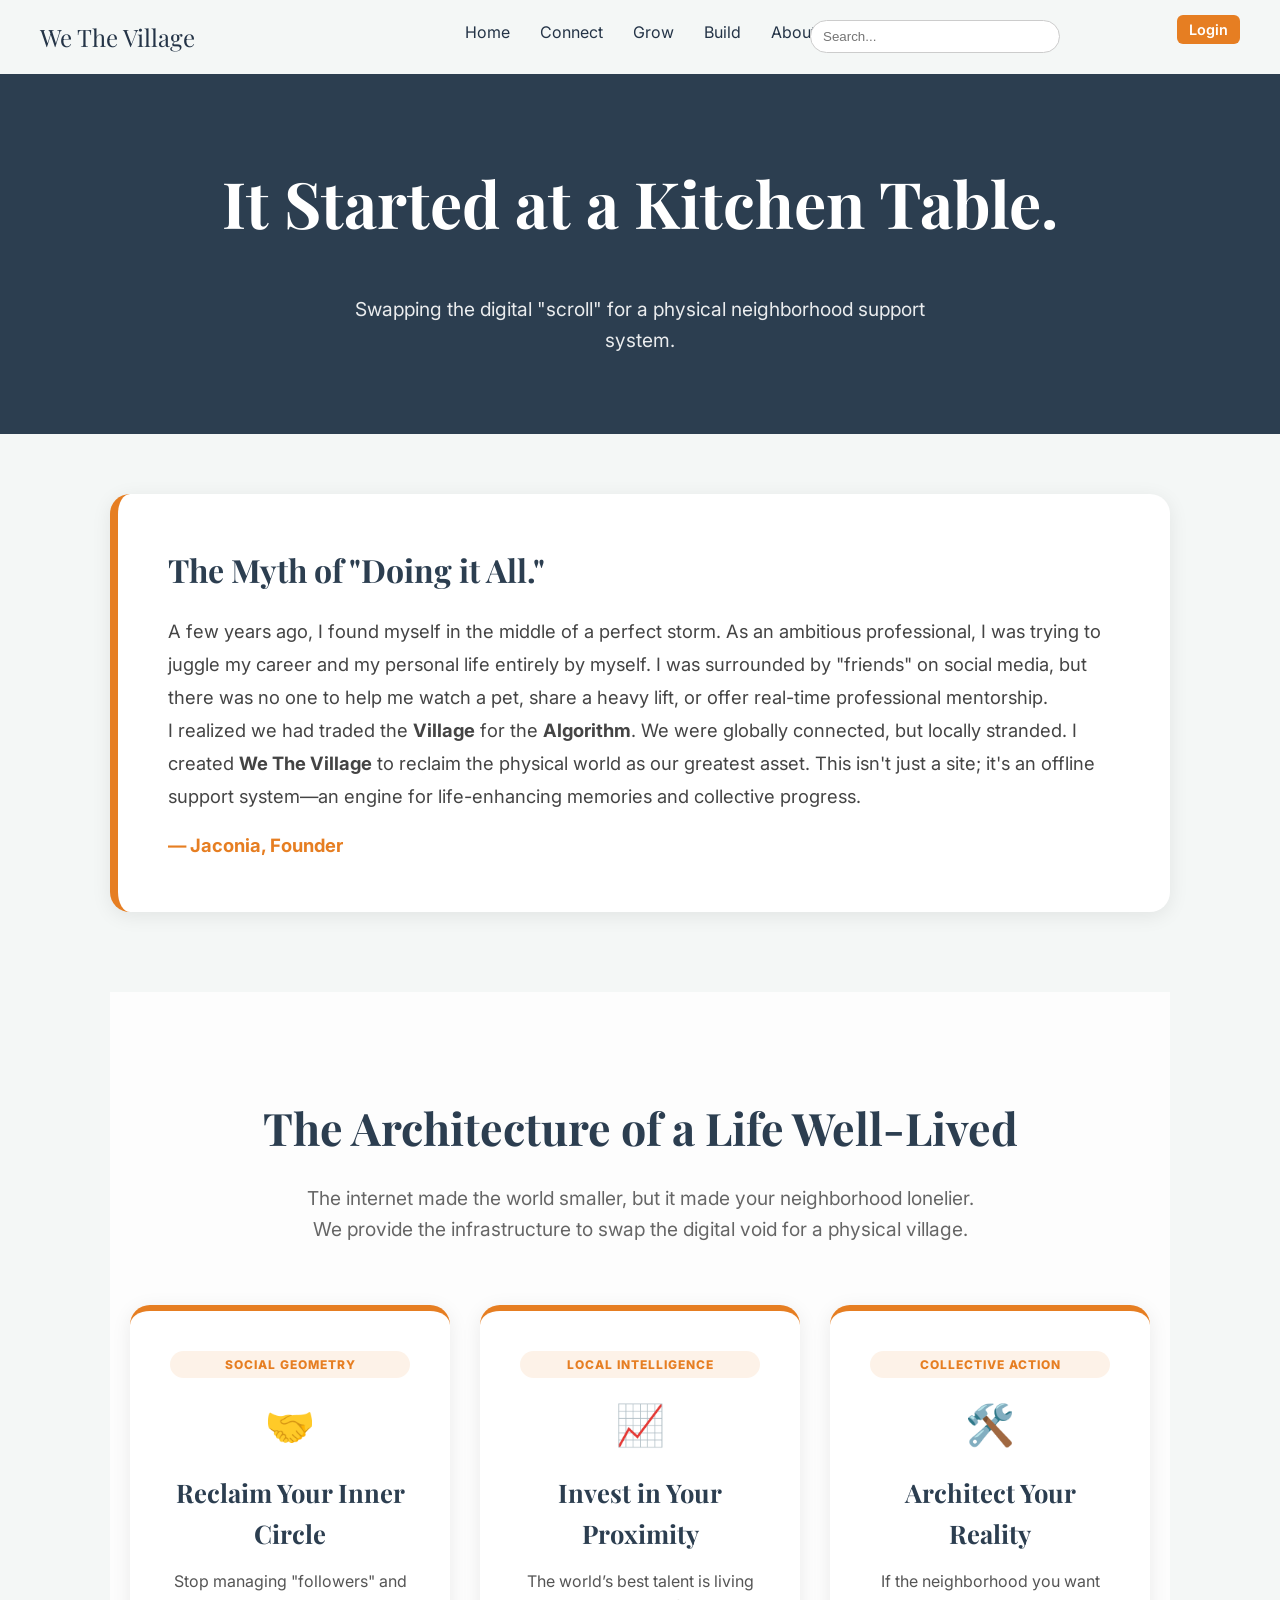
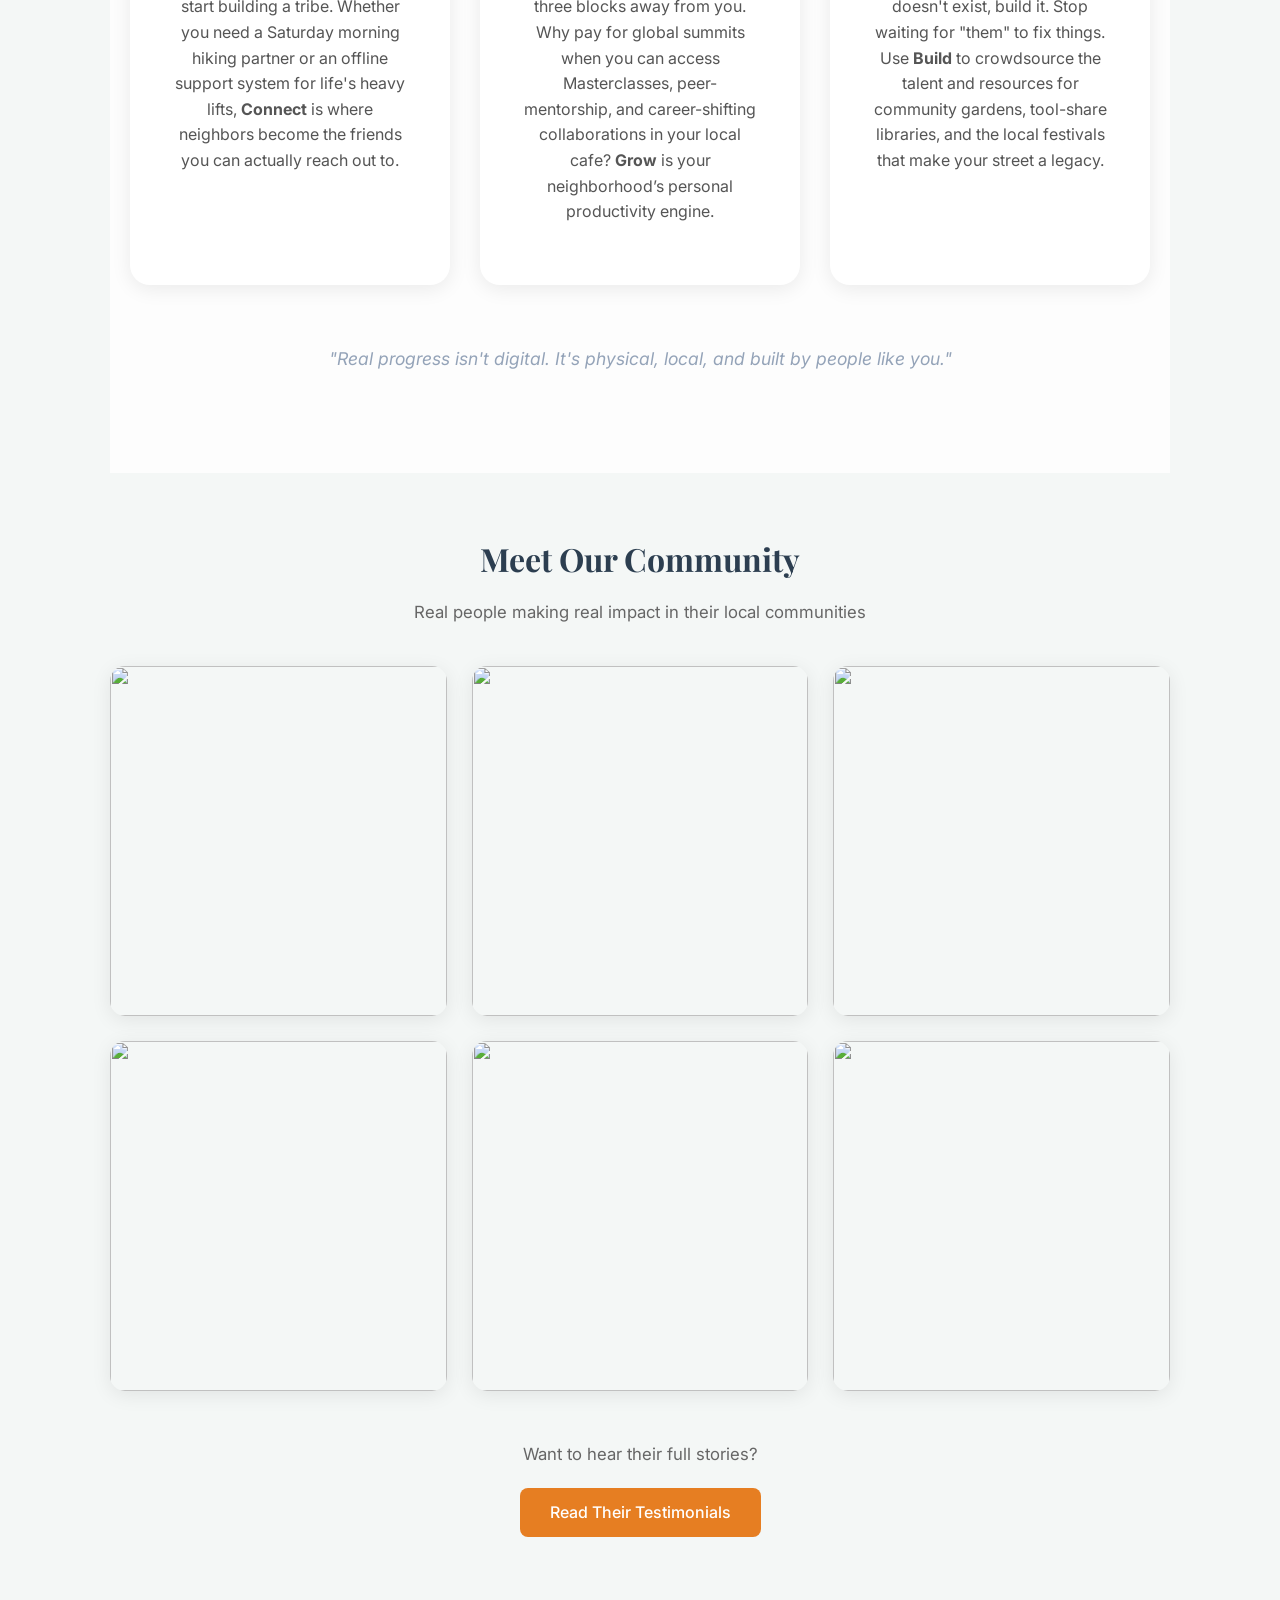
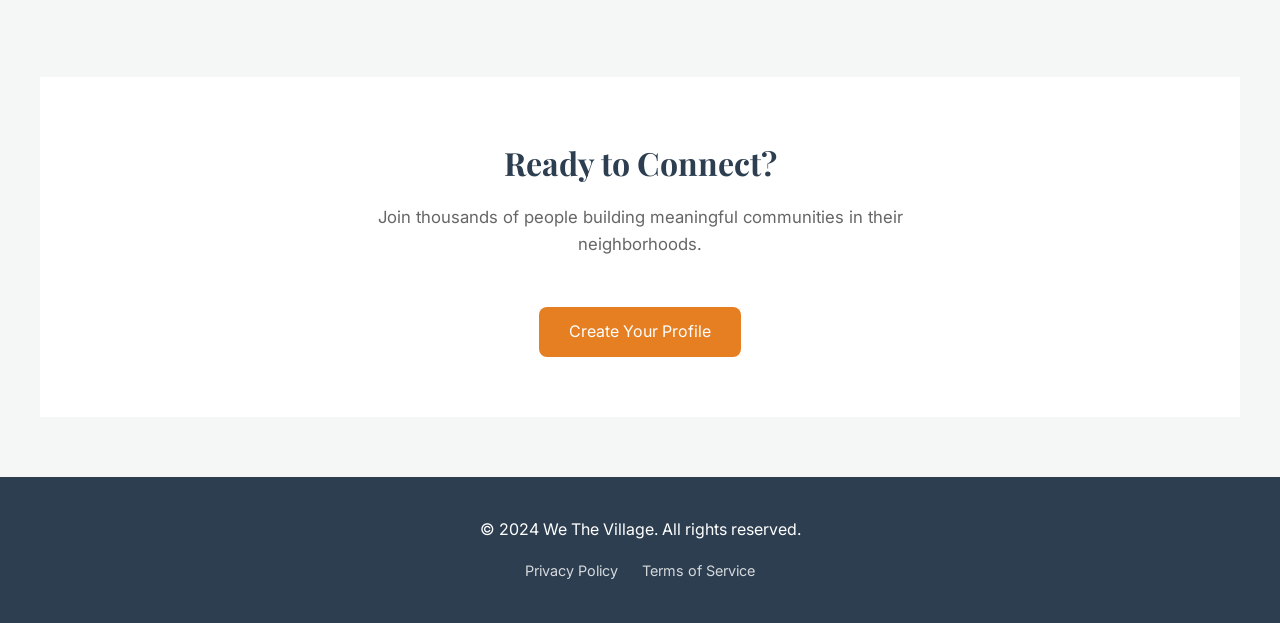
==== aboutus.html @ f6c6e7f9 "Add files via upload" ====
<!DOCTYPE html>
<html lang="en">

<head>
    <meta charset="UTF-8" />
    <meta name="viewport" content="width=device-width, initial-scale=1.0" />
    <title>About | The Village</title>

    <link
        href="https://fonts.googleapis.com/css2?family=Playfair+Display:wght@500;700&family=Inter:wght@300;400;600&display=swap"
        rel="stylesheet">
    <link rel="stylesheet" href="wtvstyle.css" />
</head>

<body>

    <!-- NAV  -->
    <nav class="nav">
        <div class="hamburger-menu" id="hamburger">
            <span></span>
            <span></span>
            <span></span>
        </div>
        <a href="index.html" class="logo">We The Village</a>
        <div class="nav-links" id="navLinks">
            <a href="index.html">Home</a>
            <a href="connect.html">Connect</a>
            <a href="grow.html">Grow</a>
            <a href="build.html">Build</a>
            <div class="nav-dropdown">
                <a href="aboutus.html">About</a>
                <div class="dropdown-content">
                    <a href="testimonials.html">Testimonials</a>
                    <a href="contactus.html">Contact Us</a>
                </div>
            </div>
        </div>

        <div class="nav-search">
            <input type="text" placeholder="Search...">
        </div>

        <div class="nav-right">
            <a href="dashboard.html">
                <button class="login-btn">Login</button>
            </a>
        </div>
    </nav>

    <!-- HERO SECTION -->
    <section class="about-hero">
        <h1>It Started at a Kitchen Table.</h1>
        <p>Swapping the digital "scroll" for a physical neighborhood support system.</p>
    </section>

    <!-- MAIN CONTENT -->
    <div class="about-container">

        <!-- THE NARRATIVE BOX -->
        <section class="about-section">
            <div class="info-box">
                <h3>The Myth of "Doing it All."</h3>
                <p>
                    A few years ago, I found myself in the middle of a perfect storm. As an ambitious professional, I
                    was trying to juggle my career and my personal life entirely by myself. I was surrounded by
                    "friends" on social media, but there was no one to help me watch a pet, share a heavy lift, or offer
                    real-time professional mentorship.
                </p>
                <p>
                    I realized we had traded the <strong>Village</strong> for the <strong>Algorithm</strong>. We were
                    globally connected, but locally stranded. I created <strong>We The Village</strong> to reclaim the
                    physical world as our greatest asset. This isn't just a site; it's an offline support system—an
                    engine for life-enhancing memories and collective progress.
                </p>
                <p style="margin-top:15px; font-weight: 700; color: var(--accent);">— Jaconia, Founder</p>
            </div>
        </section>

        <!-- 3 WAYS TO USE SECTION -->
        <!-- THE RECLAMATION SECTION -->
<section class="about-section" style="padding: 100px 20px; background: #fdfdfd;">
    <div style="text-align: center; margin-bottom: 60px;">
        <h2 style="font-family: var(--font-heading); font-size: 2.8rem; color: var(--primary); margin-bottom: 20px;">
            The Architecture of a Life Well-Lived
        </h2>
        <p style="font-size: 1.2rem; color: #666; max-width: 700px; margin: 0 auto; line-height: 1.6;">
            The internet made the world smaller, but it made your neighborhood lonelier. 
            We provide the infrastructure to swap the digital void for a physical village.
        </p>
    </div>

    <div style="display: grid; grid-template-columns: repeat(auto-fit, minmax(320px, 1fr)); gap: 30px; max-width: 1200px; margin: 0 auto;">
        
        <!-- CONNECT: THE SOCIAL ROI -->
        <div class="pillar-card" style="background: white; padding: 40px; border-radius: 20px; box-shadow: var(--shadow); border-top: 6px solid var(--accent);">
            <span class="pillar-benefit-tag">Social Geometry</span>
            <div style="font-size: 2.5rem; margin-bottom: 15px;">🤝</div>
            <h3>Reclaim Your Inner Circle</h3>
            <p>
                Stop managing "followers" and start building a tribe. Whether you need a 
                Saturday morning hiking partner or an offline support system for life's 
                heavy lifts, <strong>Connect</strong> is where neighbors become the friends 
                you can actually reach out to.
            </p>
        </div>

        <!-- GROW: THE PROFESSIONAL ROI -->
        <div class="pillar-card" style="background: white; padding: 40px; border-radius: 20px; box-shadow: var(--shadow); border-top: 6px solid var(--accent);">
            <span class="pillar-benefit-tag">Local Intelligence</span>
            <div style="font-size: 2.5rem; margin-bottom: 15px;">📈</div>
            <h3>Invest in Your Proximity</h3>
            <p>
                The world’s best talent is living three blocks away from you. 
                Why pay for global summits when you can access Masterclasses, 
                peer-mentorship, and career-shifting collaborations in your local cafe? 
                <strong>Grow</strong> is your neighborhood’s personal productivity engine.
            </p>
        </div>

        <!-- BUILD: THE ENVIRONMENTAL ROI -->
        <div class="pillar-card" style="background: white; padding: 40px; border-radius: 20px; box-shadow: var(--shadow); border-top: 6px solid var(--accent);">
            <span class="pillar-benefit-tag">Collective Action</span>
            <div style="font-size: 2.5rem; margin-bottom: 15px;">🛠️</div>
            <h3>Architect Your Reality</h3>
            <p>
                If the neighborhood you want doesn't exist, build it. Stop waiting for 
                "them" to fix things. Use <strong>Build</strong> to crowdsource the 
                talent and resources for community gardens, tool-share libraries, 
                and the local festivals that make your street a legacy.
            </p>
        </div>

    </div>

    <!-- THE REASSURANCE -->
    <div style="text-align: center; margin-top: 60px;">
        <p style="font-size: 1.1rem; color: #94a3b8; font-style: italic;">
            "Real progress isn't digital. It's physical, local, and built by people like you."
        </p>
    </div>
</section>

        <!-- COMMUNITY LEADERS SECTION -->
        <section class="about-section">
            <div style="text-align: center; margin-bottom: 40px;">
                <h2
                    style="font-family: var(--font-heading); font-size: 2rem; color: var(--primary); margin-bottom: 15px;">
                    Meet Our Community</h2>
                <p style="font-size: 1.05rem; color: #666; max-width: 600px; margin: 0 auto;">Real people making real
                    impact in their local communities</p>
            </div>

            <div class="gallery">
                <div class="gallery-item">
                    <img src="images/about/village_leaders/maya.jpeg" />
                    <div class="overlay">Maya Thompson <br>
                        Atlanta, GA <br>
                        Community organizer who hosts monthly “Dinner & Dialogue” nights to bring strangers together
                        over shared stories.</div>
                </div>

                <div class="gallery-item">
                    <img src="images/about/village_leaders/ryan.jpeg" />
                    <div class="overlay">Ryan Patel <br>
                        Former engineer turned mentor, helping first-gen college students break into tech careers.
                    </div>
                </div>

                <div class="gallery-item">
                    <img src="images/about/village_leaders/elena.jpeg" />
                    <div class="overlay">Elena Cruz<br>
                        Santa Fe, NM<br>
                        Painter and art teacher who uses creativity as a tool for healing and self-expression.</div>
                </div>

                <div class="gallery-item">
                    <img src="images/about/village_leaders/linda.jpeg" />
                    <div class="overlay">Linda Park<br>
                        Portland, OR <br>
                        Retired nurse who now volunteers full-time connecting seniors with local support networks.</div>
                </div>

                <div class="gallery-item">
                    <img src="images/about/village_leaders/Aisha.jpeg" />
                    <div class="overlay">Aisha Khan<br>
                        Chicago, IL<br>
                        Startup founder building platforms that amplify underrepresented voices in business.</div>
                </div>

                <div class="gallery-item">
                    <img src="images/about/village_leaders/asia.jpeg" />
                    <div class="overlay">Asia Khaleed<br>
                        Denver, CO<br>
                        Outdoor guide who leads free weekend hikes focused on mental wellness and connection.
                    </div>
                </div>


            </div>

            <!-- TESTIMONIALS LINK -->
            <div style="text-align: center; margin-top: 50px; margin-bottom: 40px;">
                <p style="font-size: 1.05rem; color: #666; margin-bottom: 20px;">Want to hear their full stories?</p>
                <a href="testimonials.html"
                    style="display: inline-block; background: var(--accent); color: white; padding: 12px 30px; border-radius: 8px; text-decoration: none; font-weight: 500; transition: background 0.3s ease;">Read
                    Their Testimonials</a>
            </div>

        </section>

    </div>

    <!-- CTA SECTION -->
    <section class="cta-section">
        <h2>Ready to Connect?</h2>
        <p>Join thousands of people building meaningful communities in their neighborhoods.</p>
        <a href="profile.html" class="cta-button"
            style="background: var(--accent); color: white; border: none; padding: 12px 30px; font-size: 1rem; border-radius: 8px; cursor: pointer; margin-top: 20px; display: inline-block; text-decoration: none;">Create
            Your Profile</a>
    </section>

    <!-- FOOTER  -->
    <footer style="background: var(--primary); color: white; padding: 40px 20px; text-align: center; margin-top: 60px;">
        <p>&copy; 2024 We The Village. All rights reserved.</p>
        <div style="margin-top: 15px;">
            <a href="#" style="color: white; margin: 0 10px; text-decoration: none; font-size: 0.9rem;">Privacy
                Policy</a>
            <a href="#" style="color: white; margin: 0 10px; text-decoration: none; font-size: 0.9rem;">Terms of
                Service</a>
        </div>
    </footer>

    <script>
        // Hamburger menu toggle
        const hamburger = document.getElementById('hamburger');
        const navLinks = document.getElementById('navLinks');

        if (hamburger) {
            hamburger.addEventListener('click', () => {
                navLinks.classList.toggle('mobile-open');
            });
        }
    </script>

</body>

</html>
---- wtvstyle.css ----
:root {
  --primary: #2c3e50;
  --secondary: #6e8ba8;
  --background: #f4f7f6;
  --text: #243447;
  --accent: #e67e22;
  --shadow: 0 4px 20px rgba(0, 0, 0, 0.08);
  --border-color: #e0e0e0;

  --font-heading: 'Playfair Display', serif;
  --font-body: 'Inter', sans-serif;
}

* {
  margin: 0;
  padding: 0;
  box-sizing: border-box;
}

body {
  background: var(--background);
  color: var(--text);
  font-family: var(--font-body);
  line-height: 1.6;
}

/* NAV */
.nav {
  display: flex;
  align-items: center;
  justify-content: center;
  gap: 60px;
  padding: 20px 40px;
  overflow: visible;
}

.logo {
  font-family: var(--font-heading);
  font-size: 1.5rem;
  position: absolute;
  left: 40px;
  color: var(--primary);
  text-decoration: none;
}

a.logo:hover {
  opacity: 0.8;
}

.nav-links {
  display: flex;
  gap: 30px;
}

.nav-right {
  position: absolute;
  right: 40px;
  top: 50%;
  transform: translateY(-50%);
  display: flex;
  align-items: center;
  gap: 20px;
}

.nav a {
  margin-left: 0;
  text-decoration: none;
  color: var(--text);
}

/* SEARCH IN NAV */
.nav-search {
  position: absolute;
  right: 220px;
  display: flex;
}

.nav-search input {
  padding: 8px 12px;
  border-radius: 20px;
  border: 1px solid #ccc;
  width: 250px;
}

/* BUTTON STYLING */
button,
a.login-btn {
  background: var(--accent);
  color: white;
  border: none;
  padding: 6px 12px;
  border-radius: 6px;
  font-size: 0.9rem;
  font-weight: 600;
  cursor: pointer;
  transition: all 0.3s ease;
  font-family: var(--font-body);
  text-decoration: none;
  display: inline-block;
}

button:hover,
a.login-btn:hover {
  background: rgba(230, 126, 34, 0.9);
  transform: translateY(-2px);
  box-shadow: 0 4px 12px rgba(230, 126, 34, 0.3);
}

button:active {
  transform: translateY(0);
}

/* NAV OUTLINE */
.nav-search input:focus {
  outline: none;
  border: 1px solid var(--primary);
}

/* SEARCH ICON FOR MOBILE */
.search-icon {
  display: none;
  cursor: pointer;
  position: absolute;
  right: 70px;
  z-index: 1002;
  width: 24px;
  height: 24px;
  color: var(--primary);
  padding: 4px;
  transition: opacity 0.2s ease;
}

.search-icon:hover {
  opacity: 0.7;
}

.search-icon svg {
  width: 100%;
  height: 100%;
}

/* NAV STICKY */
.nav {
  position: sticky;
  top: 0;
  background: var(--background);
  z-index: 1000;
}

.hamburger-menu {
  display: none;
  flex-direction: column;
  cursor: pointer;
  gap: 5px;
  position: relative;
  left: 40px;
  z-index: 1001;
}

.hamburger-menu span {
  width: 25px;
  height: 3px;
  background: var(--primary);
  border-radius: 2px;
  transition: all 0.3s ease;
}

.hamburger-menu .notification-badge {
  position: absolute !important;
  top: -8px !important;
  right: -12px !important;
  width: 20px !important;
  height: 20px !important;
  font-size: 0.65rem !important;
  background: #e74c3c !important;
  color: white !important;
  border-radius: 50% !important;
  display: inline-flex !important;
  align-items: center !important;
  justify-content: center !important;
  margin-left: 0 !important;
}

.nav-links.mobile-open {
  display: flex !important;
}

@media (max-width: 768px) {
  .hamburger-menu {
    display: flex !important;
  }
}

/* Tablet/Medium Responsive Nav */
@media (max-width: 1100px) and (min-width: 901px) {
  .nav-search {
    display: none !important;
  }

  .nav-search.active {
    display: block !important;
  }

  .search-icon {
    display: flex;
    align-items: center;
    justify-content: center;
    position: absolute;
    right: 150px;
  }

  .nav-right {
    gap: 15px;
  }
}

/* Mobile Responsive Nav */
@media (max-width: 900px) {
  .nav {
    padding: 15px 20px;
    justify-content: flex-start;
    gap: 0;
  }

  .hamburger-menu {
    display: flex;
  }

  .logo {
    position: relative;
    left: auto;
    margin: 0 auto;
    flex: 1;
    text-align: center;
    font-size: 1.2rem;
  }

  .nav-links {
    position: absolute;
    top: 100%;
    left: 0;
    width: 100%;
    flex-direction: column;
    background: white;
    gap: 0;
    display: none;
    box-shadow: 0 4px 6px rgba(0, 0, 0, 0.1);
    z-index: 999;
  }

  .nav-links a {
    padding: 15px 20px;
    border-bottom: 1px solid #f0f0f0;
    display: block;
  }

  .nav-search {
    position: absolute;
    top: 100%;
    left: 0;
    width: 100%;
    display: none;
    padding: 10px 20px;
    box-sizing: border-box;
  }

  .nav-search.active {
    display: block !important;
  }

  .nav-search input {
    width: 100%;
    padding: 10px 12px;
    border-radius: 20px;
    border: 1px solid #ccc;
    font-size: 0.95rem;
  }

  .search-icon {
    display: flex;
    align-items: center;
    justify-content: center;
    position: absolute;
    right: 110px;
  }

  .nav-right {
    position: absolute;
    right: 20px;
    gap: 0;
  }

  .login-btn {
    padding: 10px 15px;
    font-size: 0.9rem;
  }
}

/* NEW HOME PAGE */

:root {
  --h1-size: clamp(2.5rem, 5vw, 4rem);
  --h2-size: 2.2rem;
  --section-padding: 80px 20px;
}

.hero-wrap {
  display: grid;
  grid-template-columns: 1fr 1fr;
  min-height: 75vh;
  background: var(--primary);
  color: white;
}

.hero-text {
  padding: 60px 10%;
  display: flex;
  flex-direction: column;
  justify-content: center;
  align-items: flex-start;
}

.hero-text h1 {
  font-size: var(--h1-size);
  line-height: 1.1;
  margin-bottom: 15px;
  font-family: var(--font-heading);
}

.hero-text p {
  font-size: 1.15rem;
  max-width: 480px;
  margin-bottom: 30px;
  opacity: 0.9;
}

.hero-img {
  background: url('images/home/home_hero.jpeg') center/cover no-repeat;
  border-left: 8px solid var(--accent);
}

.hero-btn {
  display: inline-block;
  padding: 14px 32px;
  background: var(--accent);
  color: white;
  text-decoration: none;
  border-radius: 6px;
  font-weight: 600;
  font-size: 1rem;
  cursor: pointer;
  transition: all 0.3s ease;
  border: 2px solid var(--accent);
}

.hero-btn:hover {
  background: rgba(230, 126, 34, 0.9);
  transform: translateY(-2px);
  box-shadow: 0 6px 16px rgba(230, 126, 34, 0.3);
}

.hero-btn[style*="background: transparent"] {
  background: transparent !important;
  color: white;
  border: 2px solid white;
}

.hero-btn[style*="background: transparent"]:hover {
  background: rgba(255, 255, 255, 0.1) !important;
  border-color: white;
}

/* --- NEW CITY TICKER STYLES --- */
.city-ticker-wrap {
  background: white;
  padding: 20px 0;
  border-bottom: 1px solid #eee;
  overflow: hidden;
  white-space: nowrap;
  position: relative;
}

.city-ticker-label {
  position: absolute;
  left: 0;
  top: 0;
  bottom: 0;
  background: white;
  padding: 0 30px;
  display: flex;
  align-items: center;
  font-weight: 800;
  font-size: 0.7rem;
  text-transform: uppercase;
  letter-spacing: 2px;
  color: var(--accent);
  z-index: 2;
  box-shadow: 10px 0 15px white;
}

.ticker-move {
  display: inline-block;
  animation: ticker-slide 40s linear infinite;
}

.ticker-move span {
  display: inline-block;
  padding: 0 30px;
  font-family: var(--font-heading);
  font-weight: 700;
  color: var(--primary);
  font-size: 1.1rem;
  opacity: 0.7;
}

@keyframes ticker-slide {
  0% {
    transform: translateX(0);
  }

  100% {
    transform: translateX(-50%);
  }
}

/* ------------------------------ */

/* --- THE REALITY SPLIT (Replacing the Checklist) --- */
.reality-section {
  background: white;
  padding: 120px 20px;
  text-align: center;
}

.reality-grid {
  display: flex;
  justify-content: center;
  align-items: stretch;
  max-width: 1200px;
  margin: 60px auto;
  gap: 0;
  /* Flush edge-to-edge for momentum */
  border-radius: 20px;
  overflow: hidden;
  box-shadow: 0 30px 60px rgba(0, 0, 0, 0.12);
}

.reality-panel {
  flex: 1;
  padding: 80px 50px;
  text-align: left;
  display: flex;
  flex-direction: column;
  justify-content: center;
}

/* The "Scroll" side - feels empty/faded */
.reality-panel.scroll {
  background: #f8fafc;
  color: #94a3b8;
  border-right: 1px solid #e2e8f0;
}

/* The "Village" side - feels heavy/powerful */
.reality-panel.village {
  background: var(--primary);
  color: white;
  position: relative;
}

.reality-panel h3 {
  font-family: var(--font-heading);
  font-size: 2.5rem;
  margin-bottom: 20px;
}

.reality-panel p {
  font-size: 1.1rem;
  line-height: 1.6;
  margin-bottom: 0;
}

.reality-tag {
  font-weight: 800;
  text-transform: uppercase;
  letter-spacing: 2px;
  font-size: 0.75rem;
  color: var(--accent);
  margin-bottom: 10px;
  display: block;
}

/* "VS" Circle in the middle */
.vs-circle {
  position: absolute;
  left: 0;
  top: 50%;
  transform: translate(-50%, -50%);
  width: 60px;
  height: 60px;
  background: var(--accent);
  color: white;
  border-radius: 50%;
  display: flex;
  align-items: center;
  justify-content: center;
  font-weight: 900;
  font-size: 1.2rem;
  border: 4px solid white;
  z-index: 10;
}

@media (max-width: 900px) {
  .reality-grid {
    flex-direction: column;
  }

  .vs-circle {
    top: 0;
    left: 50%;
    transform: translate(-50%, -50%);
  }

  .reality-panel {
    padding: 60px 30px;
  }
}

/* --- PILLARS SECTION --- */

.pillar-grid {
  display: grid;
  grid-template-columns: repeat(auto-fit, minmax(300px, 1fr));
  gap: 30px;
  max-width: 1200px;
  margin: 0 auto;
}

.pillar-box {
  background: white;
  padding: 40px;
  border-radius: 12px;
  box-shadow: var(--shadow);
  border-top: 5px solid var(--accent);
  transition: transform 0.2s;
}

.pillar-box:hover {
  transform: translateY(-5px);
}

.pillar-box h3 {
  font-family: var(--font-heading);
  font-size: 1.5rem;
  margin: 15px 0;
  color: var(--primary);
}

/* --- HOW TO USE (RECLAMATION VERSION) --- */

.pillar-benefit-tag {
    display: inline-block;
    background: rgba(230, 126, 34, 0.1);
    color: var(--accent);
    padding: 4px 12px;
    border-radius: 50px;
    font-size: 0.75rem;
    font-weight: 800;
    text-transform: uppercase;
    letter-spacing: 1px;
    margin-bottom: 15px;
}

.pillar-card h3 {
    font-family: var(--font-heading);
    font-size: 1.6rem !important;
    margin-bottom: 15px !important;
    color: var(--primary);
}

.pillar-card p {
    font-size: 1rem !important;
    color: #555 !important;
    line-height: 1.6;
}

@media (max-width: 900px) {
  .hero-wrap {
    grid-template-columns: 1fr;
    text-align: center;
  }

  .hero-text {
    align-items: center;
    padding: 40px 20px;
  }

  .hero-img {
    min-height: 300px;
    border-left: none;
    border-top: 8px solid var(--accent);
  }

  .city-ticker-label {
    position: relative;
    padding: 10px;
    justify-content: center;
    width: 100%;
    box-shadow: none;
  }
}

/* ABOUT */
.about {
  padding: 80px 20px;
  text-align: center;
  max-width: 700px;
  margin: auto;
}

/* VALUES */
.values {
  display: flex;
  justify-content: center;
  gap: 20px;
  padding: 60px 20px;
}

.card {
  background: white;
  padding: 30px;
  border-radius: 10px;
  width: 250px;
  text-align: center;
}

/* CTA */
.cta {
  text-align: center;
  padding: 80px 20px;
}

/*------------CONNECT PAGE----------------------*/

/* PAGE HEADER */
.page-header {
  text-align: center;
  padding: 80px 20px;
  background-image: linear-gradient(rgba(0, 0, 0, 0.5), rgba(0, 0, 0, 0.5)), url('images/connect/connect_hero.jpeg');
  background-size: cover;
  background-position: center;
  color: white;
}

/* SEARCH */
.search-bar {
  text-align: center;
  margin: 20px;
}

.search-bar input {
  width: 60%;
  padding: 12px;
  border-radius: 8px;
  border: 1px solid #ccc;
}

/* CONNECT LAYOUT */
.connect-layout {
  display: flex;
  gap: 30px;
  padding: 20px 40px;
}

/* FEED */
.feed {
  flex: 2;
}

.post {
  background: white;
  padding: 20px;
  margin-bottom: 20px;
  border-radius: 10px;
}

.post-content {
  display: flex;
  gap: 20px;
  align-items: center;
}

/* IMAGE */
.post-image img {
  width: 180px;
  height: 140px;
  object-fit: cover;
  border-radius: 10px;
}

/* TEXT */
.post-text {
  flex: 1;
}

.post-text h4 {
  margin-bottom: 8px;
}

.post-text p {
  color: #555;
  line-height: 1.5;
}

@media (max-width: 768px) {
  .post-content {
    flex-direction: column;
    align-items: flex-start;
  }

  .post-image img {
    width: 100%;
    height: auto;
  }
}

.post:hover {
  transform: translateY(-3px);
  transition: 0.2s ease;
}

/* SIDEBAR */
.connect-sidebar {
  flex: 1;
}

/* WIDGET */
.widget {
  background: white;
  padding: 20px;
  margin-bottom: 20px;
  border-radius: 10px;
}

/* MINI CARDS */
.mini-card {
  background: var(--secondary);
  padding: 10px;
  margin-top: 10px;
  border-radius: 6px;
  color: white;
}

/* ACTIVE NAV LINK */
.nav a.active {
  font-weight: bold;
  color: var(--accent);
}

/* NAV DROPDOWN */
.nav-dropdown {
  position: relative;
  display: flex;
  align-items: center;
  padding-bottom: 8px;
}

.nav-dropdown>a {
  display: flex;
  align-items: center;
  gap: 5px;
}

.dropdown-content {
  display: none;
  position: absolute;
  top: 100%;
  left: 0;
  background: white;
  border: 1px solid #ddd;
  border-radius: 8px;
  box-shadow: 0 4px 12px rgba(0, 0, 0, 0.1);
  min-width: 180px;
  z-index: 1001;
  padding: 10px 0;
  pointer-events: none;
  margin-top: -8px;
}

.nav-dropdown:hover .dropdown-content {
  display: block;
  pointer-events: auto;
}

.dropdown-content:hover {
  pointer-events: auto;
}

.dropdown-content a {
  display: block;
  padding: 10px 20px;
  color: var(--text);
  text-decoration: none;
  font-size: 0.95rem;
  transition: background 0.2s ease, color 0.2s ease;
}

.dropdown-content a:hover {
  background: var(--background);
  color: var(--accent);
}

.dropdown-content a.active {
  color: var(--accent);
  font-weight: bold;
}

.calendar-grid {
  display: grid;
  grid-template-columns: repeat(7, 1fr);
  gap: 5px;
  background: #eee;
  padding: 5px;
  border-radius: 8px;
}

.day-name {
  font-weight: bold;
  font-size: 0.8rem;
  text-align: center;
  padding-bottom: 5px;
}

.day {
  background: white;
  aspect-ratio: 1 / 1;
  display: flex;
  flex-direction: column;
  align-items: center;
  justify-content: center;
  font-size: 0.9rem;
  cursor: pointer;
  position: relative;
}

.day:hover {
  background: var(--background);
}

.event-dot {
  width: 6px;
  height: 6px;
  background: var(--accent);
  border-radius: 50%;
  margin-top: 2px;
}

.add-event-btn {
  width: 100%;
  margin-top: 15px;
}

/*--------------ABOUT US PAGE----------------*/

/* ABOUT HEADER */
.about-header {
  text-align: center;
  padding: 80px 20px 40px;
  background-image: linear-gradient(rgba(0, 0, 0, 0.5), rgba(0, 0, 0, 0.5)), url('images/about/about\ hero.jpeg');
  background-size: cover;
  background-position: center;
  color: white;
}

.about-header h1 {
  font-family: var(--font-heading);
  font-size: 2.5rem;
}

/* GALLERY SECTION */
.gallery-section {
  padding: 60px 20px;
  text-align: center;
}

.gallery-section h2 {
  font-family: var(--font-heading);
  margin-bottom: 30px;
}

/* FLEXBOX GALLERY */


/* GALLERY CONTAINER */
.gallery {
  display: grid;
  grid-template-columns: repeat(4, 1fr);
  gap: 20px;
  max-width: 1200px;
  margin: 0 auto;
}

/* ITEMS */
.gallery-item {
  position: relative;
  border-radius: 12px;
  overflow: hidden;
}

/* IMAGE */
.gallery-item img {
  width: 100%;
  height: 250px;
  object-fit: cover;
  transition: transform 0.4s ease;
}

/* HOVER EFFECT */
.gallery img:hover {
  transform: scale(1.05);
}

/* HOVER ZOOM */
.gallery-item:hover img {
  transform: scale(1.1);
}

/* OVERLAY */
.overlay {
  position: absolute;
  bottom: 0;
  width: 100%;
  padding: 15px;
  background: rgba(0, 0, 0, 0.5);
  color: white;
  font-weight: 600;
  opacity: 0;
  transition: opacity 0.3s ease;
  font-size: 0.9rem;
  line-height: 1.4;
  padding: 12px;
  word-wrap: break-word;
}

/* SHOW TEXT */
.gallery-item:hover .overlay {
  opacity: 1;
}

@media (max-width: 1200px) {
  .gallery {
    grid-template-columns: repeat(3, 1fr);
  }
}

@media (max-width: 900px) {
  .gallery {
    grid-template-columns: repeat(2, 1fr);
  }
}

@media (max-width: 500px) {
  .gallery {
    grid-template-columns: 1fr;
  }
}

@media (max-width: 500px) {
  .overlay {
    font-size: 0.85rem;
  }
}

/*--------------- FEATURES PAGE --------------------*/

/* PAGE HEADER */
.page-header2 {
  text-align: center;
  padding: 80px 20px;
  background-image: linear-gradient(rgba(0, 0, 0, 0.5), rgba(0, 0, 0, 0.5)), url('images/stock/AdobeStock_267247970.jpeg');
  background-size: cover;
  background-position: center;
  color: white;
  padding-top: 130px;
}

/* FEATURES GRID */
.features-grid {
  display: grid;
  grid-template-columns: repeat(3, 1fr);
  gap: 25px;
  padding: 40px;
}

/* FEATURE CARD */
.feature-card {
  background: white;
  padding: 25px;
  border-radius: 12px;
  transition: transform 0.2s ease;
}

.feature-card:hover {
  transform: translateY(-5px);
}

/* RESPONSIVE */
@media (max-width: 900px) {
  .features-grid {
    grid-template-columns: repeat(2, 1fr);
  }
}

@media (max-width: 500px) {
  .features-grid {
    grid-template-columns: 1fr;
  }
}

/* ---------------------- BLOG PAGE-------------------*/

/* BLOG CONTAINER */
.blog-container {
  max-width: 800px;
  margin: auto;
  padding: 20px;
}

/* BLOG POST */
.blog-post {
  background: white;
  padding: 25px;
  margin-bottom: 30px;  
  border-radius: 12px;
}

/* META TEXT */
.meta {
  font-size: 0.9rem;
  color: gray;
  margin-bottom: 15px;
}

/* BLOG IMAGES */
.blog-post img {
  width: 100%;
  height: auto;
  border-radius: 10px;
  margin-bottom: 15px;
}

/* LINKS */
.read-more {
  display: inline-block;
  margin-top: 10px;
  color: var(--accent);
  font-weight: bold;
  text-decoration: none;
}

.read-more:focus,
.read-more:hover {
  text-decoration: underline;
}

/*-----------------DASHBOARD PAGE ----------------*/

/* DASHBOARD LAYOUT */

/* MAIN GRID LAYOUT (3 Columns) */
.dashboard-wrapper {
  display: grid;
  grid-template-columns: 280px 1fr 320px;
  /* Left Sidebar | Main | Right Sidebar */
  gap: 40px;
  max-width: 1600px;
  margin: 30px auto;
  padding: 0 20px;
  min-height: 100vh;
}

/* LEFT SIDEBAR STYLING */
.left-sidebar {
  display: flex;
  flex-direction: column;
  gap: 20px;
}

.profile-card {
  background: white;
  padding: 30px 20px;
  border-radius: 20px;
  text-align: center;
  box-shadow: var(--shadow);
}

.avatar-large {
  width: 100px;
  height: 100px;
  border-radius: 50%;
  object-fit: cover;
  border: 3px solid var(--accent);
  margin-bottom: 15px;
}

.profile-card h2 {
  font-family: 'Playfair Display', serif;
  margin: 10px 0 5px;
  font-size: 1.5rem;
}

.profile-card p {
  font-size: 0.8rem;
  color: #888;
  text-transform: uppercase;
  letter-spacing: 1px;
}

.mobile-action-buttons {
  display: none;
}

/* Sidebar Create Event Button */
.login-btn {
  width: 100%;
  margin-bottom: 15px;
}

.side-menu {
  list-style: none;
  padding: 0;
  margin: 0;
  background: white;
  border-radius: 20px;
  overflow: hidden;
  box-shadow: var(--shadow);
}

.side-menu li a {
  display: block;
  padding: 15px 25px;
  color: var(--primary);
  text-decoration: none;
  font-size: 0.9rem;
  font-weight: 600;
  border-bottom: 1px solid #f0f0f0;
  transition: background 0.2s;
}

.side-menu li a:hover {
  background: #f8f9fa;
  color: var(--accent);
}

.side-menu li a.active {
  background: var(--primary);
  color: white;
}

/* Notification Badges */
.menu-with-badge {
  display: flex;
  align-items: center;
  justify-content: space-between;
  gap: 10px;
}

.notification-badge {
  display: inline-flex;
  align-items: center;
  justify-content: center;
  width: 24px;
  height: 24px;
  background: #e74c3c;
  color: white;
  border-radius: 50%;
  font-size: 0.75rem;
  font-weight: 700;
  flex-shrink: 0;
  margin-left: auto;
}

/* CENTER COLUMN STYLING */
.center-column {
  display: flex;
  flex-direction: column;
  gap: 25px;
}

/* The News Feed Strip (Wireframe Top Row) */
.news-strip {
  background: var(--primary);
  color: white;
  padding: 20px;
  border-radius: 15px;
  cursor: pointer;
  box-shadow: var(--shadow);
  transition: box-shadow 0.3s ease;
}

.news-strip:hover {
  box-shadow: 0 0 35px rgba(230, 126, 34, 0.85), 0 4px 20px rgba(0, 0, 0, 0.08);
}

.news-strip h3 {
  font-size: 1rem;
  margin: 0;
  display: flex;
  justify-content: space-between;
  align-items: center;
  font-weight: 500;
}

.news-expandable {
  display: grid;
  grid-template-columns: 1fr 1fr;
  gap: 20px;
  padding-top: 20px;
  margin-top: 20px;
  border-top: 1px solid rgba(255, 255, 255, 0.1);
}

/* The Main Content Cards */
.content-card {
  background: white;
  padding: 25px;
  border-radius: 20px;
  box-shadow: var(--shadow);
}

.content-card h3 {
  font-family: 'Playfair Display', serif;
  margin-top: 0;
  font-size: 1.6rem;
  border-bottom: 1px solid #eee;
  padding-bottom: 15px;
}

iframe {
  max-width: 100%;
}

/* RIGHT SIDEBAR STYLING */
.right-sidebar {
  display: flex;
  flex-direction: column;
  gap: 25px;
}

.action-card {
  background: white;
  padding: 25px;
  border-radius: 20px;
  box-shadow: var(--shadow);
}

.drop-btn {
  width: 100%;
  padding: 15px;
  margin-bottom: 12px;
  background: #f8fafc;
  border: 1px solid var(--border-color);
  border-radius: 12px;
  text-align: left;
  font-weight: 700;
  display: flex;
  justify-content: space-between;
  cursor: pointer;
  font-size: 0.85rem;
}

.curated-feature {
  background: #fff9f2;
  padding: 15px;
  border-radius: 12px;
  border-left: 4px solid var(--accent);
  margin-bottom: 15px;
  font-size: 0.85rem;
}

/* COLLAPSIBLE HEADER & TICKER */
.collapsible-header {
  display: flex;
  align-items: center;
  justify-content: flex-start;
  gap: 50px;
  cursor: pointer;
  border-bottom: 1px solid #eee;
  padding-bottom: 15px;
  margin-bottom: 15px;
}

.collapsible-header h3 {
  font-family: 'Playfair Display', serif;
  margin: 0;
  font-size: 1.4rem;
  flex-shrink: 0;
}

.collapsible-header #calIcon {
  margin-left: auto;
}

.vertical-ticker {
  flex: 1;
  height: 35px;
  overflow: hidden;
  position: relative;
}

.ticker-list {
  position: absolute;
  width: 100%;
  margin: 0;
  padding: 0;
  list-style: none;
  animation: ticker-scroll 10s infinite linear;
}

.ticker-list li {
  height: 35px;
  display: flex;
  align-items: center;
  font-size: 0.8rem;
  font-weight: 600;
  color: #666;
}

.ticker-list li span {
  color: var(--accent);
  font-weight: 800;
  margin-right: 10px;
}

@keyframes ticker-scroll {

  0%,
  20% {
    top: 0;
  }

  25%,
  45% {
    top: -35px;
  }

  50%,
  70% {
    top: -70px;
  }

  75%,
  95% {
    top: -105px;
  }

  100% {
    top: 0;
  }
}

/* EVENTBRITE-STYLE FILTERS */
.filter-container {
  display: flex;
  flex-direction: column;
  gap: 15px;
  margin-bottom: 20px;
}

.search-input-wrapper {
  position: relative;
  width: 100%;
}

.search-input-wrapper input {
  width: 100%;
  padding: 12px 15px;
  border-radius: 10px;
  border: 1px solid var(--border-color);
  background: #fdfdfd;
  font-size: 0.9rem;
  outline: none;
}

.search-input-wrapper input:focus {
  border-color: var(--primary);
}

.filter-row {
  display: flex;
  gap: 10px;
  flex-wrap: wrap;
}

.filter-select {
  padding: 8px 15px;
  border-radius: 8px;
  border: 1px solid var(--border-color);
  background: #fff;
  font-size: 0.8rem;
  font-weight: 600;
  color: #555;
  cursor: pointer;
  outline: none;
}

.filter-select:hover {
  border-color: var(--accent);
}

/* CALENDAR INTERFACE AREA */
.calendar-ui-placeholder {
  height: 300px;
  background: #fafafa;
  border-radius: 15px;
  border: 2px dashed #ddd;
  display: flex;
  align-items: center;
  justify-content: center;
  color: #ccc;
  font-weight: 600;
}

.hidden {
  display: none;
}

/* Mobile Compose Sidebar */
.mobile-compose-overlay {
  display: none;
  position: fixed;
  top: 0;
  left: 0;
  right: 0;
  bottom: 0;
  background: rgba(0, 0, 0, 0.3);
  z-index: 999;
}

.mobile-compose-overlay.open {
  display: block;
}

.mobile-compose-sidebar {
  display: none;
  position: fixed;
  right: -400px;
  top: 0;
  width: 350px;
  height: 100vh;
  background: white;
  box-shadow: -4px 0 10px rgba(0, 0, 0, 0.15);
  padding: 20px;
  overflow-y: auto;
  z-index: 1000;
  transition: right 0.3s ease;
}

.mobile-compose-sidebar.open {
  display: block;
  right: 0;
}

.mobile-compose-btn {
  display: none;
}

.mobile-generate-btn {
  display: none;
}

/* Dashboard sidebar toggle button */
.sidebar-toggle {
  display: none;
  position: fixed;
  bottom: 30px;
  left: 30px;
  width: 50px;
  height: 50px;
  background: var(--accent);
  border: none;
  border-radius: 50%;
  color: white;
  font-size: 1.5rem;
  cursor: pointer;
  z-index: 900;
  box-shadow: 0 4px 12px rgba(0, 0, 0, 0.2);
  transition: all 0.3s ease;
  overflow: visible;
}

.sidebar-toggle .notification-badge {
  position: absolute !important;
  top: -8px !important;
  right: -8px !important;
  width: 24px !important;
  height: 24px !important;
  font-size: 0.75rem !important;
  background: #e74c3c !important;
  color: white !important;
  border-radius: 50% !important;
  display: inline-flex !important;
  align-items: center !important;
  justify-content: center !important;
  margin-left: 0 !important;
}

.sidebar-toggle:hover {
  transform: scale(1.1);
  box-shadow: 0 6px 16px rgba(0, 0, 0, 0.3);
}

/* Dashboard Mobile Header */
.dashboard-mobile-header {
  display: none;
}

/* Desktop: Show Create Event button in sidebar */
.left-sidebar>button {
  display: block !important;
}

@media (max-width: 768px) {

  /* Hide nav on dashboard when sidebar toggle is present */
  body:has(.sidebar-toggle) .nav {
    display: none !important;
  }

  .dashboard-mobile-header {
    display: flex;
    flex-direction: column;
    gap: 10px;
    padding: 15px;
    background: white;
    border-bottom: 1px solid #f0f0f0;
    position: fixed;
    top: 0;
    left: 0;
    right: 0;
    z-index: 998;
    box-shadow: 0 2px 8px rgba(0, 0, 0, 0.05);
  }

  .mobile-logo {
    font-family: var(--font-heading);
    font-size: 1.2rem;
    font-weight: 700;
    color: var(--primary);
    text-align: center;
    margin-left: 50px;
  }

  .mobile-search input {
    width: 100%;
    padding: 8px 12px;
    border: 1px solid #ddd;
    border-radius: 20px;
    font-size: 0.9rem;
    outline: none;
  }

  .mobile-search input:focus {
    border-color: var(--accent);
    box-shadow: 0 0 0 2px rgba(230, 126, 34, 0.1);
  }

  .sidebar-toggle {
    display: flex !important;
    align-items: center;
    justify-content: center;
    position: fixed;
    top: 15px;
    left: 15px;
    bottom: auto;
    width: 45px;
    height: 45px;
    z-index: 1001;
  }

  .left-sidebar {
    display: flex;
    position: fixed !important;
    left: -350px !important;
    top: 120px;
    width: 350px;
    height: calc(100vh - 120px);
    background: white;
    flex-direction: column;
    gap: 20px;
    padding: 20px;
    box-shadow: 2px 0 10px rgba(0, 0, 0, 0.1);
    z-index: 899;
    transition: left 0.3s ease;
    overflow-y: auto;
    border-radius: 0;
  }

  .left-sidebar.open {
    left: 0 !important;
  }

  .profile-card {
    display: grid;
    grid-template-columns: auto auto;
    gap: 12px;
    padding: 10px;
    align-items: center;
    background: white;
    border-radius: 20px;
    box-shadow: 0 2px 8px rgba(0, 0, 0, 0.1);
  }

  .profile-card img {
    grid-column: 1;
    grid-row: 1 / 5;
    width: 100px;
    height: 100px;
    border-radius: 50%;
    margin: 0 auto;
    border: 3px solid var(--accent);
    align-self: center;
    justify-self: center;
  }

  .profile-card h2 {
    grid-column: 2;
    grid-row: 1;
    margin: 0;
    padding: 0;
    font-size: 1rem;
    font-family: 'Playfair Display', serif;
    text-align: left;
    line-height: 1.1;
    margin-left: auto;
    margin-right: 12px;
  }

  .profile-card p {
    grid-column: 2;
    margin: 0;
    padding: 0;
    font-size: 0.65rem;
    color: #666;
    text-align: left;
    line-height: 1.1;
    margin-left: auto;
    margin-right: 12px;
  }

  .profile-card p:nth-of-type(2) {
    grid-row: 2;
  }

  .profile-card p:nth-of-type(3) {
    grid-row: 3;
  }

  .profile-card>div:last-of-type {
    grid-column: 2;
    grid-row: 4;
    font-size: 0.65rem;
    font-weight: 600;
    margin: 0;
    padding: 0;
    text-align: left;
    margin-left: auto;
    margin-right: 12px;
  }

  .left-sidebar>button {
    display: none !important;
  }

  .mobile-action-buttons {
    display: flex;
    gap: 8px;
    margin-top: 10px;
    margin-bottom: 10px;
  }

  .mobile-action-buttons button {
    flex: 1;
    padding: 8px 10px;
    font-size: 0.75rem;
    font-weight: 600;
  }

  .side-menu {
    flex-direction: column;
    gap: 0;
    max-height: calc(100vh - 280px);
    overflow-y: auto;
  }

  .side-menu li {
    min-width: auto;
    flex-shrink: 0;
    display: block;
    padding: 12px 15px;
    border-bottom: 1px solid #f0f0f0;
  }

  .side-menu li a {
    padding: 8px 15px;
  }

  .dashboard-wrapper {
    grid-template-columns: 1fr;
    gap: 15px;
    margin: 15px auto;
    padding-top: 130px;
  }

  .collapsible-header {
    flex-direction: row;
    align-items: center;
    justify-content: flex-start;
    border-bottom: none;
    gap: 10px;
    padding-bottom: 0;
    margin-bottom: 15px;
    flex-wrap: wrap;
    width: 100%;
  }

  .collapsible-header h3 {
    margin-bottom: 0;
    order: 1;
  }

  .collapsible-header #calIcon {
    margin-left: auto;
    align-self: center;
    flex-shrink: 0;
    font-size: 0.65rem;
    color: #999;
    white-space: nowrap;
    margin-bottom: 0;
    order: 2;
  }

  .vertical-ticker {
    width: 100%;
    flex-basis: 100%;
    order: 3;
    height: 35px;
    overflow: hidden;
    position: relative;
    margin-top: 15px;
    background: #f5f5f5;
    border-radius: 8px;
    padding: 0;
    display: flex;
    align-items: center;
  }

  .ticker-list {
    position: absolute;
    width: 100%;
    margin: 0;
    padding: 0;
    list-style: none;
    animation: ticker-scroll 10s infinite linear;
    top: 0;
  }

  .ticker-list li {
    height: 35px;
    display: flex;
    align-items: center;
    font-size: 0.9rem;
    font-weight: 600;
    color: #333;
    padding: 0 15px;
  }

  .ticker-list li span {
    color: var(--accent);
    font-weight: 800;
    margin-right: 10px;
  }

  @keyframes ticker-scroll {

    0%,
    20% {
      top: 0;
    }

    25%,
    45% {
      top: -35px;
    }

    50%,
    70% {
      top: -70px;
    }

    75%,
    95% {
      top: -105px;
    }

    100% {
      top: 0;
    }
  }

  .center-column {
    padding-top: 130px;
  }

  .mobile-compose-btn {
    display: block !important;
  }

  .mobile-generate-btn {
    display: block !important;
  }
}

/*-----------------GROW PAGE ----------------*/

.grow-hero {
  position: relative;
  text-align: center;
  padding: 100px 20px;
  background: linear-gradient(135deg, var(--primary) 0%, var(--secondary) 100%);
  color: white;
  height: 40vh;
  display: flex;
  flex-direction: column;
  justify-content: center;
  align-items: center;
  padding-top: 130px;
}

.grow-hero h1 {
  font-family: var(--font-heading);
  font-size: 3rem;
  margin-bottom: 15px;
}

.grow-hero p {
  font-size: 1.2rem;
  max-width: 700px;
  margin-bottom: 30px;
  line-height: 1.6;
}

.grow-container {
  max-width: 1200px;
  margin: 0 auto;
  padding: 40px 20px;
}

.grow-section {
  margin-bottom: 50px;
}

.grow-search-container {
  background: white;
  padding: 30px;
  border-radius: 20px;
  box-shadow: var(--shadow);
  margin-bottom: 40px;
}

.grow-search-wrapper {
  display: flex;
  gap: 15px;
  flex-wrap: wrap;
  margin-bottom: 20px;
}

.grow-search-wrapper input {
  flex: 1;
  min-width: 250px;
  padding: 12px 15px;
  border: 1px solid var(--border-color);
  border-radius: 10px;
  font-size: 0.95rem;
}

.grow-search-wrapper input:focus {
  outline: none;
  border-color: var(--primary);
  box-shadow: 0 0 0 2px rgba(44, 62, 80, 0.1);
}

.opportunities-grid {
  display: grid;
  grid-template-columns: repeat(auto-fill, minmax(320px, 1fr));
  gap: 25px;
  margin-bottom: 40px;
}

.opportunity-card {
  background: white;
  border-radius: 15px;
  overflow: hidden;
  box-shadow: var(--shadow);
  transition: all 0.3s ease;
  display: flex;
  flex-direction: column;
}

.opportunity-card:hover {
  transform: translateY(-8px);
  box-shadow: 0 8px 30px rgba(0, 0, 0, 0.12);
}

.opportunity-icon {
  font-size: 3rem;
  padding: 25px;
  background: linear-gradient(135deg, #f5f7fa 0%, #e8eef5 100%);
  text-align: center;
  border-bottom: 2px solid var(--border-color);
}

.opportunity-content {
  padding: 20px;
  flex: 1;
  display: flex;
  flex-direction: column;
}

.opportunity-title {
  font-family: var(--font-heading);
  font-size: 1.3rem;
  color: var(--primary);
  margin-bottom: 10px;
}

.opportunity-description {
  font-size: 0.9rem;
  color: #666;
  margin-bottom: 15px;
  line-height: 1.5;
  flex: 1;
}

.opportunity-meta {
  display: flex;
  gap: 15px;
  font-size: 0.8rem;
  color: #888;
  margin-bottom: 15px;
  padding-bottom: 15px;
  border-bottom: 1px solid #eee;
}

.opportunity-meta-item {
  display: flex;
  align-items: center;
  gap: 5px;
}

.opportunity-btn {
  background: var(--accent);
  color: white;
  border: none;
  padding: 10px 20px;
  border-radius: 8px;
  cursor: pointer;
  font-weight: 600;
  font-size: 0.9rem;
  transition: background 0.2s;
  width: 100%;
}

.opportunity-btn:hover {
  background: #d97820;
}

@media (max-width: 768px) {
  .grow-hero h1 {
    font-size: 2rem;
  }

  .grow-hero p {
    font-size: 1rem;
  }

  .opportunities-grid {
    grid-template-columns: 1fr;
  }

  .cta-section {
    padding: 40px 20px;
  }

  .cta-section h2 {
    font-size: 1.5rem;
  }
}

/*-----------------BUILD PAGE ----------------*/

.build-hero {
  position: relative;
  text-align: center;
  padding: 100px 20px;
  background: linear-gradient(135deg, var(--primary) 0%, var(--secondary) 100%);
  color: white;
  height: 40vh;
  display: flex;
  flex-direction: column;
  justify-content: center;
  align-items: center;
  padding-top: 130px;
}

.build-hero h1 {
  font-family: var(--font-heading);
  font-size: 3rem;
  margin-bottom: 15px;
}

.build-hero p {
  font-size: 1.2rem;
  max-width: 700px;
  margin-bottom: 30px;
  line-height: 1.6;
}

.build-container {
  max-width: 1200px;
  margin: 0 auto;
  padding: 40px 20px;
}

.build-section {
  margin-bottom: 50px;
}

.benefits-grid {
  display: grid;
  grid-template-columns: repeat(auto-fit, minmax(280px, 1fr));
  gap: 25px;
  margin: 40px 0;
}

.benefit-card {
  background: white;
  padding: 30px;
  border-radius: 15px;
  box-shadow: var(--shadow);
  text-align: center;
  border-top: 4px solid var(--accent);
  transition: all 0.3s ease;
}

.benefit-card:hover {
  transform: translateY(-8px);
  box-shadow: 0 8px 30px rgba(0, 0, 0, 0.12);
}

.benefit-icon {
  font-size: 2.5rem;
  margin-bottom: 15px;
}

.benefit-title {
  font-family: var(--font-heading);
  font-size: 1.2rem;
  color: var(--primary);
  margin-bottom: 10px;
}

.benefit-description {
  color: #666;
  font-size: 0.95rem;
  line-height: 1.6;
}

.stats-grid {
  display: grid;
  grid-template-columns: repeat(auto-fit, minmax(200px, 1fr));
  gap: 20px;
  margin: 40px 0;
}

.stat-card {
  background: white;
  padding: 25px;
  border-radius: 15px;
  text-align: center;
  box-shadow: var(--shadow);
  border-top: 3px solid var(--accent);
}

.stat-number {
  font-family: var(--font-heading);
  font-size: 2.5rem;
  color: var(--accent);
  margin-bottom: 8px;
}

.stat-label {
  color: #666;
  font-weight: 600;
  font-size: 0.95rem;
}

.features-section {
  background: white;
  padding: 40px;
  border-radius: 20px;
  box-shadow: var(--shadow);
  margin-bottom: 40px;
}

.feature-list {
  display: grid;
  grid-template-columns: repeat(auto-fit, minmax(250px, 1fr));
  gap: 30px;
  margin-top: 30px;
}

.feature-item {
  display: flex;
  gap: 15px;
}

.feature-check {
  font-size: 1.5rem;
  color: var(--accent);
  flex-shrink: 0;
}

.feature-text h4 {
  color: var(--primary);
  margin-bottom: 5px;
  font-size: 1rem;
}

.feature-text p {
  color: #666;
  font-size: 0.9rem;
  margin: 0;
}

.event-creation-form {
  background: white;
  padding: 40px;
  border-radius: 20px;
  box-shadow: var(--shadow);
  margin-bottom: 40px;
}

.form-section {
  margin-bottom: 30px;
}

.form-section h3 {
  color: var(--primary);
  font-size: 1.2rem;
  margin-bottom: 20px;
  padding-bottom: 10px;
  border-bottom: 2px solid #eee;
}

.form-group {
  margin-bottom: 20px;
}

.form-group label {
  display: block;
  font-weight: 600;
  color: var(--primary);
  margin-bottom: 8px;
  font-size: 0.95rem;
}

.form-group input,
.form-group textarea,
.form-group select {
  width: 100%;
  padding: 12px 15px;
  border: 1px solid var(--border-color);
  border-radius: 8px;
  font-size: 0.95rem;
  font-family: var(--font-body);
}

.form-group input:focus,
.form-group textarea:focus,
.form-group select:focus {
  outline: none;
  border-color: var(--primary);
  box-shadow: 0 0 0 2px rgba(44, 62, 80, 0.1);
}

.form-group textarea {
  resize: vertical;
  min-height: 100px;
}

.form-row {
  display: grid;
  grid-template-columns: repeat(auto-fit, minmax(250px, 1fr));
  gap: 20px;
}

.promotion-checklist {
  display: flex;
  flex-direction: column;
  gap: 15px;
}

.checklist-item {
  display: flex;
  align-items: center;
  gap: 12px;
  padding: 12px;
  background: #f8fafc;
  border-radius: 8px;
  cursor: pointer;
}

.checklist-item input[type="checkbox"] {
  width: auto;
  cursor: pointer;
  accent-color: var(--accent);
}

.checklist-label {
  flex: 1;
  cursor: pointer;
  color: #555;
}

.form-actions {
  display: flex;
  gap: 15px;
  margin-top: 30px;
  justify-content: center;
}

.btn-primary {
  background: var(--accent);
  color: white;
  border: none;
  padding: 15px 40px;
  font-size: 1rem;
  border-radius: 8px;
  cursor: pointer;
  font-weight: 700;
  transition: all 0.3s;
  flex: 1;
  max-width: 300px;
}

.btn-primary:hover {
  background: #d97820;
  transform: translateY(-2px);
}

.btn-secondary {
  background: #f0f4f8;
  color: var(--text);
  border: 1px solid var(--border-color);
  padding: 15px 40px;
  font-size: 1rem;
  border-radius: 8px;
  cursor: pointer;
  font-weight: 700;
  transition: all 0.3s;
  flex: 1;
  max-width: 300px;
}

.btn-secondary:hover {
  border-color: var(--primary);
  background: white;
}

.process-section {
  margin: 50px 0;
}

.process-steps {
  display: grid;
  grid-template-columns: repeat(auto-fit, minmax(200px, 1fr));
  gap: 20px;
  margin-top: 30px;
}

.step-card {
  text-align: center;
  position: relative;
}

.step-number {
  width: 60px;
  height: 60px;
  background: var(--accent);
  color: white;
  border-radius: 50%;
  display: flex;
  align-items: center;
  justify-content: center;
  font-family: var(--font-heading);
  font-size: 1.8rem;
  margin: 0 auto 15px;
  box-shadow: 0 4px 15px rgba(230, 126, 34, 0.3);
}

.step-title {
  font-family: var(--font-heading);
  color: var(--primary);
  margin-bottom: 10px;
}

.step-description {
  color: #666;
  font-size: 0.9rem;
}

.step-connector {
  position: absolute;
  top: 30px;
  right: -20px;
  width: 40px;
  height: 2px;
  background: var(--accent);
  display: none;
}

@media (min-width: 900px) {
  .step-card:not(:last-child) .step-connector {
    display: block;
  }
}

@media (max-width: 768px) {
  .build-hero h1 {
    font-size: 2rem;
  }

  .build-hero p {
    font-size: 1rem;
  }

  .event-creation-form,
  .features-section {
    padding: 25px;
  }

  .form-actions {
    flex-direction: column;
  }

  .btn-primary,
  .btn-secondary {
    max-width: 100%;
  }
}

/*-----------------CONNECT PAGE ----------------*/

.connect-hero {
  position: relative;
  text-align: center;
  padding: 100px 20px;
  background: linear-gradient(135deg, var(--primary) 0%, var(--secondary) 100%);
  color: white;
  height: 40vh;
  display: flex;
  flex-direction: column;
  justify-content: center;
  align-items: center;
  padding-top: 130px;
}

.connect-hero h1 {
  font-family: var(--font-heading);
  font-size: 3rem;
  margin-bottom: 15px;
}

.connect-hero p {
  font-size: 1.2rem;
  max-width: 700px;
  margin-bottom: 30px;
  line-height: 1.6;
}

.connect-container {
  max-width: 1200px;
  margin: 0 auto;
  padding: 40px 20px;
}

.connect-section {
  margin-bottom: 50px;
}

.connect-search-container {
  background: white;
  padding: 30px;
  border-radius: 20px;
  box-shadow: var(--shadow);
  margin-bottom: 40px;
}

.connect-search-wrapper {
  display: flex;
  gap: 15px;
  flex-wrap: wrap;
  margin-bottom: 20px;
}

.connect-search-wrapper input {
  flex: 1;
  min-width: 250px;
  padding: 12px 15px;
  border: 1px solid var(--border-color);
  border-radius: 10px;
  font-size: 0.95rem;
}

.connect-search-wrapper input:focus {
  outline: none;
  border-color: var(--primary);
  box-shadow: 0 0 0 2px rgba(44, 62, 80, 0.1);
}

.connect-feed {
  display: grid;
  grid-template-columns: 1fr 320px;
  gap: 25px;
  margin-bottom: 40px;
}

.feed-cards {
  display: flex;
  flex-direction: column;
  gap: 25px;
}

.post-card {
  background: white;
  border-radius: 15px;
  overflow: hidden;
  box-shadow: var(--shadow);
  transition: all 0.3s ease;
}

.post-card:hover {
  transform: translateY(-4px);
  box-shadow: 0 8px 30px rgba(0, 0, 0, 0.12);
}

.post-image-container {
  width: 100%;
  height: 200px;
  overflow: hidden;
  background: #f0f0f0;
}

.post-image-container img {
  width: 100%;
  height: 100%;
  object-fit: cover;
}

.post-body {
  padding: 20px;
}

.post-header {
  display: flex;
  align-items: center;
  gap: 12px;
  margin-bottom: 15px;
}

.post-avatar {
  width: 40px;
  height: 40px;
  border-radius: 50%;
  background: #ddd;
  flex-shrink: 0;
}

.post-meta {
  flex: 1;
}

.post-meta h4 {
  margin: 0 0 3px 0;
  color: var(--primary);
  font-size: 0.95rem;
  font-weight: 700;
}

.post-meta p {
  margin: 0;
  font-size: 0.8rem;
  color: #999;
}

.post-title {
  font-family: var(--font-heading);
  font-size: 1.2rem;
  color: var(--primary);
  margin-bottom: 10px;
}

.post-description {
  color: #666;
  font-size: 0.95rem;
  line-height: 1.6;
  margin-bottom: 15px;
}

.post-actions {
  display: flex;
  gap: 10px;
}

.post-btn {
  flex: 1;
  padding: 10px 15px;
  border: 1px solid var(--border-color);
  background: white;
  border-radius: 8px;
  cursor: pointer;
  font-weight: 600;
  font-size: 0.9rem;
  transition: all 0.2s;
  color: var(--primary);
}

.post-btn:hover {
  background: var(--accent);
  color: white;
  border-color: var(--accent);
}

.sidebar-card {
  background: white;
  padding: 25px;
  border-radius: 15px;
  box-shadow: var(--shadow);
}

.sidebar-card h3 {
  font-family: var(--font-heading);
  color: var(--primary);
  margin-top: 0;
  margin-bottom: 20px;
  font-size: 1.15rem;
}

.members-grid {
  display: grid;
  grid-template-columns: 1fr;
  gap: 15px;
}

.member-mini-card {
  display: flex;
  align-items: center;
  gap: 12px;
  padding: 12px;
  background: #f8fafc;
  border-radius: 10px;
  transition: all 0.2s;
  cursor: pointer;
}

.member-mini-card:hover {
  background: #f0f4f8;
}

.member-avatar {
  width: 50px;
  height: 50px;
  border-radius: 50%;
  background: linear-gradient(135deg, var(--accent) 0%, var(--secondary) 100%);
  flex-shrink: 0;
}

.member-info {
  flex: 1;
  min-width: 0;
}

.member-name {
  font-weight: 700;
  color: var(--primary);
  font-size: 0.9rem;
  margin-bottom: 2px;
}

.member-title {
  font-size: 0.8rem;
  color: #999;
  white-space: nowrap;
  overflow: hidden;
  text-overflow: ellipsis;
}

.member-connect-btn {
  padding: 6px 12px;
  background: var(--accent);
  color: white;
  border: none;
  border-radius: 6px;
  font-size: 0.75rem;
  font-weight: 600;
  cursor: pointer;
  transition: all 0.2s;
  white-space: nowrap;
}

.member-connect-btn:hover {
  background: #d97820;
}

@media (max-width: 900px) {
  .connect-feed {
    grid-template-columns: 1fr;
  }

  .connect-hero h1 {
    font-size: 2rem;
  }

  .connect-hero p {
    font-size: 1rem;
  }
}

.connect-search-wrapper input:focus {
  outline: none;
  border-color: var(--primary);
  box-shadow: 0 0 0 2px rgba(44, 62, 80, 0.1);
}

.connect-feed {
  display: grid;
  grid-template-columns: 1fr 320px;
  gap: 25px;
  margin-bottom: 40px;
}

.feed-cards {
  display: flex;
  flex-direction: column;
  gap: 25px;
}

.post-card {
  background: white;
  border-radius: 15px;
  overflow: hidden;
  box-shadow: var(--shadow);
  transition: all 0.3s ease;
}

.post-card:hover {
  transform: translateY(-4px);
  box-shadow: 0 8px 30px rgba(0, 0, 0, 0.12);
}

.post-image-container {
  width: 100%;
  height: 200px;
  overflow: hidden;
  background: #f0f0f0;
}

.post-image-container img {
  width: 100%;
  height: 100%;
  object-fit: cover;
}

.post-body {
  padding: 20px;
}

.post-header {
  display: flex;
  align-items: center;
  gap: 12px;
  margin-bottom: 15px;
}

.post-avatar {
  width: 40px;
  height: 40px;
  border-radius: 50%;
  background: #ddd;
  flex-shrink: 0;
}

.post-meta {
  flex: 1;
}

.post-meta h4 {
  margin: 0 0 3px 0;
  color: var(--primary);
  font-size: 0.95rem;
  font-weight: 700;
}

.post-meta p {
  margin: 0;
  font-size: 0.8rem;
  color: #999;
}

.post-title {
  font-family: var(--font-heading);
  font-size: 1.2rem;
  color: var(--primary);
  margin-bottom: 10px;
}

.post-description {
  color: #666;
  font-size: 0.95rem;
  line-height: 1.6;
  margin-bottom: 15px;
}

.post-actions {
  display: flex;
  gap: 10px;
}

.post-btn {
  flex: 1;
  padding: 10px 15px;
  border: 1px solid var(--border-color);
  background: white;
  border-radius: 8px;
  cursor: pointer;
  font-weight: 600;
  font-size: 0.9rem;
  transition: all 0.2s;
  color: var(--primary);
}

.post-btn:hover {
  background: var(--accent);
  color: white;
  border-color: var(--accent);
}

.sidebar-card {
  background: white;
  padding: 25px;
  border-radius: 15px;
  box-shadow: var(--shadow);
}

.sidebar-card h3 {
  font-family: var(--font-heading);
  color: var(--primary);
  margin-top: 0;
  margin-bottom: 20px;
  font-size: 1.15rem;
}

.members-grid {
  display: grid;
  grid-template-columns: 1fr;
  gap: 15px;
}

.member-mini-card {
  display: flex;
  align-items: center;
  gap: 12px;
  padding: 12px;
  background: #f8fafc;
  border-radius: 10px;
  transition: all 0.2s;
  cursor: pointer;
}

.member-mini-card:hover {
  background: #f0f4f8;
}

.member-avatar {
  width: 50px;
  height: 50px;
  border-radius: 50%;
  background: linear-gradient(135deg, var(--accent) 0%, var(--secondary) 100%);
  flex-shrink: 0;
}

.member-info {
  flex: 1;
  min-width: 0;
}

.member-name {
  font-weight: 700;
  color: var(--primary);
  font-size: 0.9rem;
  margin-bottom: 2px;
}

.member-title {
  font-size: 0.8rem;
  color: #999;
  white-space: nowrap;
  overflow: hidden;
  text-overflow: ellipsis;
}

.member-connect-btn {
  padding: 6px 12px;
  background: var(--accent);
  color: white;
  border: none;
  border-radius: 6px;
  font-size: 0.75rem;
  font-weight: 600;
  cursor: pointer;
  transition: all 0.2s;
  white-space: nowrap;
}

.member-connect-btn:hover {
  background: #d97820;
}

@media (max-width: 900px) {
  .connect-feed {
    grid-template-columns: 1fr;
  }

  .connect-hero h1 {
    font-size: 2rem;
  }

  .connect-hero p {
    font-size: 1rem;
  }
}

/* MENU */
.menu {
  list-style: none;
  padding: 0;
}

.menu li {
  margin: 15px 0;
  cursor: pointer;
}

/* MAIN */
.dashboard-main {
  flex: 1;
  padding: 30px;
}

/* GRID */
.dashboard-grid {
  display: grid;
  grid-template-columns: repeat(2, 1fr);
  gap: 20px;
}

/* WIDGET */
.widget {
  background: white;
  padding: 20px;
  border-radius: 10px;
}

/* PROFILE PANEL */
.profile-panel {
  background: white;
  padding: 20px;
  margin-bottom: 20px;
  border-radius: 10px;
}

/* HIDDEN */
.hidden {
  display: none;
}

/* FOOTER */
footer {
  background: var(--primary);
  color: white;
  padding: 60px 20px;
  text-align: center;
}

footer a {
  color: white;
  text-decoration: none;
  opacity: 0.8;
  margin: 0 10px;
}

footer a:hover {
  opacity: 1;
  text-decoration: underline;
}

/*----- CTA SECTION -----*/

.cta-section {
  background: white;
  padding: 60px 20px;
  text-align: center;
  margin: 20px auto;
  max-width: 1200px;
}

.cta-section h2 {
  font-family: var(--font-heading);
  font-size: 2rem;
  color: var(--primary);
  margin-bottom: 15px;
}

.cta-section p {
  font-size: 1.05rem;
  color: #666;
  margin-bottom: 30px;
  max-width: 600px;
  margin-left: auto;
  margin-right: auto;
}

/*----- TESTIMONIALS PAGE -----*/

.testimonials-hero {
  height: 40vh;
  background: linear-gradient(135deg, var(--primary) 0%, var(--secondary) 100%);
  display: flex;
  align-items: center;
  justify-content: center;
  flex-direction: column;
  text-align: center;
  padding: 100px 20px;
  gap: 20px;
  padding-top: 130px;
}

.testimonials-hero h1 {
  font-size: 2.5rem;
  color: white;
  font-family: var(--font-heading);
  font-weight: 700;
  margin: 0;
}

.testimonials-hero p {
  font-size: 1.2rem;
  color: rgba(255, 255, 255, 0.9);
  margin: 0;
  max-width: 600px;
}

.testimonials-container {
  max-width: 1200px;
  margin: 0 auto;
  padding: 60px 20px;
}

.testimonials-section {
  margin-bottom: 60px;
}

.testimonials-grid {
  display: grid;
  grid-template-columns: repeat(auto-fit, minmax(280px, 1fr));
  gap: 30px;
}

.testimonial-card {
  background: white;
  border-radius: 15px;
  box-shadow: 0 4px 20px rgba(0, 0, 0, 0.08);
  overflow: hidden;
  transition: transform 0.3s ease, box-shadow 0.3s ease;
  display: flex;
  flex-direction: column;
}

.testimonial-card:hover {
  transform: translateY(-5px);
  box-shadow: 0 8px 30px rgba(0, 0, 0, 0.12);
}

.testimonial-image {
  width: 100%;
  height: 250px;
  overflow: hidden;
}

.testimonial-image img {
  width: 100%;
  height: 100%;
  object-fit: cover;
  transition: transform 0.3s ease;
}

.testimonial-card:hover .testimonial-image img {
  transform: scale(1.05);
}

.testimonial-content {
  padding: 30px;
  flex: 1;
  display: flex;
  flex-direction: column;
}

.testimonial-quote {
  font-size: 0.95rem;
  font-style: italic;
  color: #555;
  line-height: 1.7;
  margin: 0 0 20px 0;
  flex: 1;
}

.testimonial-quote::before {
  content: '"';
  font-size: 2rem;
  color: var(--accent);
  line-height: 0;
  vertical-align: -0.4em;
  margin-right: 5px;
}

.testimonial-name {
  font-family: var(--font-heading);
  font-size: 1.15rem;
  color: var(--primary);
  margin: 0 0 5px 0;
  font-weight: 700;
}

.testimonial-location {
  font-size: 0.85rem;
  color: var(--accent);
  font-weight: 600;
  margin: 0 0 5px 0;
}

.testimonial-role {
  font-size: 0.9rem;
  color: #555;
  margin: 0;
}

@media (max-width: 768px) {
  .testimonials-hero h1 {
    font-size: 2rem;
  }

  .testimonials-hero p {
    font-size: 1rem;
  }

  .testimonials-grid {
    grid-template-columns: 1fr;
  }

  .testimonial-image {
    height: 200px;
  }

  .testimonial-content {
    padding: 20px;
  }
}

@media (max-width: 768px) {
  .scroll-nav {
    display: none;
  }
}

/* HOME PAGE SECTIONS */
.home-section {
  padding: 80px 20px;
  position: relative;
}

.section-container {
  max-width: 1200px;
  margin: 0 auto;
}

.section-content {
  text-align: center;
}

.section-content h2 {
  font-family: var(--font-heading);
  font-size: 2.5rem;
  color: var(--primary);
  margin: 0 0 30px 0;
}

.section-content p {
  font-size: 1.05rem;
  color: #666;
  line-height: 1.8;
  margin: 0 0 20px 0;
  max-width: 700px;
  margin-left: auto;
  margin-right: auto;
}

/* THREE PILLARS */
.three-pillars-section {
  background: var(--background);
}

.pillars-grid {
  display: grid;
  grid-template-columns: repeat(auto-fit, minmax(300px, 1fr));
  gap: 30px;
}

.pillar-card {
  background: white;
  padding: 40px;
  border-radius: 15px;
  box-shadow: 0 4px 20px rgba(0, 0, 0, 0.08);
  text-align: center;
  border-top: 4px solid var(--accent);
  transition: all 0.3s ease;
  display: flex;
  flex-direction: column;
  height: 100%;
}

.pillar-card:hover {
  transform: translateY(-10px);
  box-shadow: 0 12px 40px rgba(0, 0, 0, 0.15);
}

.pillar-icon {
  font-size: 3rem;
  margin-bottom: 20px;
}

.pillar-card h3 {
  font-family: var(--font-heading);
  font-size: 1.5rem;
  color: var(--primary);
  margin: 0 0 15px 0;
}

.pillar-card p {
  color: #666;
  font-size: 0.95rem;
  line-height: 1.6;
  margin: 0 0 20px 0;
  flex-grow: 1;
}

.pillar-link {
  display: inline-block;
  color: var(--accent);
  text-decoration: none;
  font-weight: 500;
  transition: all 0.3s ease;
  margin-top: auto;
}

.pillar-link:hover {
  color: #d97820;
}

/* STEPS GRID */
.steps-grid {
  display: grid;
  grid-template-columns: repeat(auto-fit, minmax(250px, 1fr));
  gap: 30px;
}

.step-card {
  background: white;
  padding: 30px;
  border-radius: 15px;
  box-shadow: 0 4px 20px rgba(0, 0, 0, 0.08);
  text-align: center;
}

.step-number {
  display: inline-flex;
  align-items: center;
  justify-content: center;
  width: 50px;
  height: 50px;
  border-radius: 50%;
  background: var(--accent);
  color: white;
  font-size: 1.5rem;
  font-weight: 700;
  margin-bottom: 20px;
}

.step-card h3 {
  font-family: var(--font-heading);
  font-size: 1.2rem;
  color: var(--primary);
  margin: 0 0 15px 0;
}

.step-card p {
  color: #666;
  font-size: 0.95rem;
  margin: 0;
}

/* WHY JOIN SECTION */
.why-join-section {
  background: white;
}

.benefits-grid {
  display: grid;
  grid-template-columns: repeat(auto-fit, minmax(300px, 1fr));
  gap: 25px;
}

.benefit-card {
  background: var(--background);
  padding: 30px;
  border-radius: 12px;
  border-left: 4px solid var(--accent);
}

.benefit-card h3 {
  font-family: var(--font-heading);
  font-size: 1.2rem;
  color: var(--primary);
  margin: 0 0 15px 0;
}

.benefit-card p {
  color: #666;
  font-size: 0.95rem;
  margin: 0;
  line-height: 1.6;
}

/* STORIES SECTION */
.stories-section {
  background: var(--background);
}

.stories-preview {
  display: grid;
  grid-template-columns: repeat(auto-fit, minmax(300px, 1fr));
  gap: 30px;
}

.story-preview {
  background: white;
  padding: 35px;
  border-radius: 15px;
  box-shadow: 0 4px 20px rgba(0, 0, 0, 0.08);
  border-top: 4px solid var(--accent);
}

.story-preview h3 {
  font-family: var(--font-heading);
  font-size: 1.3rem;
  color: var(--primary);
  margin: 0 0 15px 0;
}

.story-preview p {
  font-style: italic;
  color: #666;
  font-size: 0.95rem;
  line-height: 1.7;
  margin: 0 0 20px 0;
}

.story-link {
  display: inline-block;
  color: var(--accent);
  text-decoration: none;
  font-weight: 500;
  transition: all 0.3s ease;
}

.story-link:hover {
  color: #d97820;
}

/* CTA HOME SECTION */
.cta-home-section {
  background: linear-gradient(135deg, var(--primary) 0%, var(--secondary) 100%);
  color: white;
  text-align: center;
}

.cta-home-section h2 {
  color: white;
  font-size: 2.5rem;
  margin: 0 0 20px 0;
}

.cta-home-section p {
  color: rgba(255, 255, 255, 0.9);
  font-size: 1.1rem;
  margin: 0 0 30px 0;
}

/* ANIMATIONS */
@keyframes fadeInUp {
  from {
    opacity: 0;
    transform: translateY(30px);
  }

  to {
    opacity: 1;
    transform: translateY(0);
  }
}

@keyframes slideInLeft {
  from {
    opacity: 0;
    transform: translateX(-50px);
  }

  to {
    opacity: 1;
    transform: translateX(0);
  }
}

@keyframes slideInRight {
  from {
    opacity: 0;
    transform: translateX(50px);
  }

  to {
    opacity: 1;
    transform: translateX(0);
  }
}

@keyframes slideInUp {
  from {
    opacity: 0;
    transform: translateY(50px);
  }

  to {
    opacity: 1;
    transform: translateY(0);
  }
}

.fade-in {
  opacity: 0;
  transition: opacity 0.8s ease;
}

.fade-in.visible {
  opacity: 1;
  animation: fadeInUp 0.8s ease forwards;
}

.slide-in-left {
  opacity: 0;
  transition: all 0.8s ease;
}

.slide-in-left.visible {
  opacity: 1;
  animation: slideInLeft 0.8s ease forwards;
}

.slide-in-right {
  opacity: 0;
  transition: all 0.8s ease;
}

.slide-in-right.visible {
  opacity: 1;
  animation: slideInRight 0.8s ease forwards;
}

.slide-in-up {
  opacity: 0;
  transition: all 0.8s ease;
}

.slide-in-up.visible {
  opacity: 1;
  animation: slideInUp 0.8s ease forwards;
}

/* MESSAGES PAGE STYLES */
.message-list {
  display: flex;
  flex-direction: column;
  gap: 12px;
}

.message-item {
  display: flex;
  gap: 15px;
  padding: 15px;
  background: #f8f9fa;
  border-radius: 10px;
  cursor: pointer;
  transition: all 0.2s ease;
  border-left: 4px solid transparent;
}

.message-item:hover {
  background: #f0f0f0;
  border-left-color: var(--accent);
  transform: translateX(5px);
}

.message-avatar {
  flex-shrink: 0;
}

.message-avatar img {
  width: 50px;
  height: 50px;
  border-radius: 50%;
  object-fit: cover;
}

.message-content {
  flex: 1;
  min-width: 0;
}

.message-header {
  display: flex;
  justify-content: space-between;
  align-items: baseline;
  margin-bottom: 5px;
}

.message-header strong {
  color: var(--primary);
  font-size: 0.95rem;
}

.message-time {
  font-size: 0.8rem;
  color: #999;
}

.message-subject {
  font-weight: 600;
  color: #333;
  margin: 5px 0;
  font-size: 0.95rem;
}

.message-preview {
  color: #666;
  font-size: 0.85rem;
  margin: 5px 0 0;
  line-height: 1.4;
  overflow: hidden;
  text-overflow: ellipsis;
  display: -webkit-box;
  -webkit-line-clamp: 2;
  line-clamp: 2;
  -webkit-box-orient: vertical;
}

.unread-indicator {
  display: inline-block;
  width: 10px;
  height: 10px;
  border-radius: 50%;
  background: var(--accent);
  flex-shrink: 0;
  margin-top: 5px;
}

/* MESSAGE MODAL */
.message-modal {
  display: none;
  position: fixed;
  top: 0;
  left: 0;
  right: 0;
  bottom: 0;
  background: rgba(0, 0, 0, 0.5);
  z-index: 2000;
  align-items: center;
  justify-content: center;
  padding: 20px;
}

.message-modal-content {
  background: white;
  border-radius: 15px;
  width: 100%;
  max-width: 500px;
  max-height: 80vh;
  display: flex;
  flex-direction: column;
  box-shadow: 0 10px 40px rgba(0, 0, 0, 0.2);
  position: relative;
}

.modal-close {
  position: absolute;
  top: 15px;
  right: 15px;
  background: none;
  border: none;
  font-size: 24px;
  color: #999;
  cursor: pointer;
  z-index: 2001;
  transition: color 0.2s;
}

.modal-close:hover {
  color: var(--primary);
}

.message-modal-header {
  padding: 25px;
  border-bottom: 1px solid #f0f0f0;
}

.message-modal-body {
  flex: 1;
  padding: 25px;
  overflow-y: auto;
  font-size: 0.95rem;
  line-height: 1.6;
  color: #555;
}

.message-reply-section {
  padding: 20px 25px;
  border-top: 1px solid #f0f0f0;
  display: flex;
  flex-direction: column;
  gap: 10px;
}

/* ==================== NEWS FEED PAGE (news_feed.html) ==================== */

:root {
  --accent: #e67e22;
}

.news-header {
  text-align: center;
  border-bottom: 2px solid #333;
  padding-bottom: 20px;
  margin-bottom: 40px;
}

.news-header h1 {
  font-family: 'Playfair Display', serif;
  font-size: clamp(2.5rem, 8vw, 4rem);
  margin-bottom: 0;
  letter-spacing: -1px;
}

.news-header p {
  font-family: 'Inter', sans-serif;
  text-transform: uppercase;
  letter-spacing: 3px;
  font-weight: 600;
  color: #666;
}

.news-img {
  width: 100%;
  height: auto;
  object-fit: cover;
  border-radius: 8px;
  margin-bottom: 15px;
  display: block;
}

.featured-article {
  display: grid;
  grid-template-columns: 1.2fr 1fr;
  gap: 40px;
  margin-bottom: 60px;
  align-items: start;
}

.featured-text h2 {
  font-family: 'Playfair Display', serif;
  font-size: 2.2rem;
  line-height: 1.1;
  margin: 15px 0;
}

.stats-box {
  background: #fdfdfd;
  padding: 25px;
  border-radius: 12px;
  border: 1px solid #eee;
  box-shadow: 0 4px 15px rgba(0, 0, 0, 0.05);
}

.bar-group {
  margin-bottom: 15px;
}

.bar-label {
  display: flex;
  justify-content: space-between;
  font-size: 0.85rem;
  margin-bottom: 5px;
  font-weight: 600;
}

.bar-bg {
  background: #eee;
  height: 10px;
  border-radius: 10px;
  overflow: hidden;
}

.bar-fill {
  background: #e67e22;
  height: 100%;
  border-radius: 10px;
}

.news-grid {
  display: grid;
  grid-template-columns: repeat(3, 1fr);
  gap: 40px;
  border-top: 2px solid #333;
  padding-top: 40px;
}

.news-card {
  transition: transform 0.3s ease;
}

.news-card:hover {
  transform: translateY(-5px);
}

.news-card h3 {
  font-family: 'Playfair Display', serif;
  font-size: 1.3rem;
  line-height: 1.2;
  margin: 15px 0 10px 0;
}

.news-card .meta {
  font-size: 0.8rem;
  color: #555;
  margin-bottom: 12px;
}

.news-card p {
  color: #555;
  line-height: 1.6;
  font-size: 1rem;
  margin-bottom: 12px;
}

.read-more {
  color: var(--accent);
  text-decoration: none;
  font-weight: 600;
  font-size: 0.9rem;
}

.sidebar-section {
  background: white;
  padding: 20px;
  border-radius: 8px;
  margin-bottom: 20px;
  box-shadow: 0 2px 8px rgba(0, 0, 0, 0.05);
}

.sidebar-section h3 {
  font-size: 0.9rem;
  font-weight: 700;
  text-transform: uppercase;
  color: #666;
  margin-bottom: 15px;
  padding-bottom: 10px;
  border-bottom: 1px solid #eee;
}

.search-box {
  margin-bottom: 15px;
}

.search-box input {
  width: 100%;
  padding: 10px 12px;
  border: 1px solid #ddd;
  border-radius: 8px;
  font-size: 0.85rem;
}

.category-item {
  display: flex;
  align-items: center;
  margin-bottom: 10px;
  cursor: pointer;
  font-size: 0.9rem;
}

.category-item input {
  margin-right: 8px;
  cursor: pointer;
}

.category-count {
  color: #999;
  font-size: 0.8rem;
  margin-left: auto;
}

.featured-item {
  padding: 10px 0;
  border-bottom: 1px solid #eee;
  font-size: 0.85rem;
}

.featured-item:last-child {
  border-bottom: none;
}

.featured-item a {
  color: #333;
  text-decoration: none;
  display: block;
  line-height: 1.4;
}

.featured-item a:hover {
  color: var(--accent);
}

.news-main {
  min-width: 0;
}

.right-sidebar {
  width: 320px;
  height: fit-content;
}

@media (max-width: 1200px) {
  .news-grid {
    grid-template-columns: repeat(2, 1fr);
  }

  .dashboard-wrapper {
    grid-template-columns: 280px 1fr;
  }

  .right-sidebar {
    display: none;
  }
}

@media (max-width: 768px) {
  .featured-article {
    grid-template-columns: 1fr;
  }

  .news-grid {
    grid-template-columns: 1fr;
  }

  .dashboard-wrapper {
    display: block;
    padding: 0;
    padding-top: 130px;
    margin: 0;
    min-height: auto;
  }

  .center-column {
    padding: 20px;
    gap: 15px;
  }

  .right-sidebar {
    display: none;
  }

  .profile-card {
    display: grid;
    grid-template-columns: auto 1fr;
    gap: 12px;
    padding: 10px;
    align-items: start;
    background: white;
    border-radius: 20px;
    box-shadow: 0 2px 8px rgba(0, 0, 0, 0.1);
  }

  .profile-card img {
    grid-column: 1;
    grid-row: 1 / 4;
    width: 80px;
    height: 80px;
    border-radius: 50%;
    border: 3px solid var(--accent);
    align-self: center;
    justify-self: center;
  }

  .profile-card h2 {
    grid-column: 2;
    grid-row: 1;
    margin: 0;
    padding: 0;
    font-size: 0.95rem;
    font-family: 'Playfair Display', serif;
    text-align: left;
    line-height: 1.2;
  }

  .profile-card p {
    grid-column: 2;
    margin: 0;
    padding: 0;
    font-size: 0.65rem;
    color: #666;
    text-align: left;
    line-height: 1.2;
  }

  .profile-card p:nth-of-type(2) {
    grid-row: 2;
  }

  .profile-card p:nth-of-type(3) {
    grid-row: 3;
  }

  .right-sidebar {
    display: none;
  }
}

/* ==================== BLOG PAGE (blog.html) ==================== */

.blog-page-right-sidebar {
  width: 320px;
  height: fit-content;
}

.blog-sidebar-section {
  margin-bottom: 30px;
  padding: 20px;
  background: #f8f9fa;
  border-radius: 8px;
}

.blog-sidebar-section h3 {
  font-size: 1.1rem;
  font-weight: 700;
  margin-bottom: 15px;
  color: #333;
  border-bottom: 2px solid #e67e22;
  padding-bottom: 10px;
}

.blog-category-item {
  display: flex;
  align-items: center;
  margin-bottom: 10px;
  cursor: pointer;
}

.blog-category-item input[type="checkbox"] {
  margin-right: 10px;
  cursor: pointer;
  width: 18px;
  height: 18px;
}

.blog-category-item label {
  cursor: pointer;
  flex: 1;
  font-size: 0.95rem;
}

.blog-category-count {
  color: #999;
  font-size: 0.85rem;
  margin-left: auto;
}

.blog-featured-post-link {
  display: block;
  padding: 14px 0;
  color: #333;
  text-decoration: none;
  font-size: 0.95rem;
  border-bottom: 1px solid #e8e8e8;
  transition: color 0.3s;
  line-height: 1.5;
}

.blog-featured-post-link:hover {
  color: #e67e22;
}

.blog-author-item {
  padding: 14px 0;
  border-bottom: 1px solid #e8e8e8;
  font-size: 0.95rem;
}

.blog-author-name {
  font-weight: 600;
  color: #333;
}

.blog-author-count {
  color: #999;
  font-size: 0.85rem;
}

.blog-search-filter-bar {
  background: white;
  padding: 20px;
  border-radius: 8px;
  margin-bottom: 30px;
  display: flex;
  gap: 15px;
  flex-wrap: wrap;
  align-items: center;
  box-shadow: 0 2px 4px rgba(0, 0, 0, 0.1);
}

.blog-search-filter-bar input {
  flex: 1;
  min-width: 200px;
  padding: 10px 15px;
  border: 1px solid #ddd;
  border-radius: 4px;
  font-size: 0.95rem;
}

.blog-search-filter-bar button {
  padding: 10px 20px;
  background: #e74c3c;
  color: white;
  border: none;
  border-radius: 4px;
  cursor: pointer;
  font-weight: 600;
  transition: background 0.3s;
}

.blog-search-filter-bar button:hover {
  background: #c0392b;
}

/* Unified search bar style for blog and connections */
.search-filter-bar {
  display: flex;
  gap: 8px;
  align-items: center;
  margin-top: 15px;
  margin-bottom: 30px;
}

.search-filter-bar input {
  flex: 1;
  padding: 10px 12px;
  border: 1px solid #ddd;
  border-radius: 6px;
  font-size: 0.9rem;
  font-family: 'Inter', sans-serif;
}

.search-filter-bar input:focus {
  outline: none;
  border-color: var(--accent);
  box-shadow: 0 0 0 2px rgba(230, 126, 34, 0.1);
}

.search-filter-bar button {
  padding: 10px 14px;
  background: var(--primary);
  color: white;
  border: none;
  border-radius: 6px;
  cursor: pointer;
  font-size: 0.9rem;
  font-weight: 600;
  transition: background 0.2s;
}

.search-filter-bar button:hover {
  background: #1e2d3d;
}

.blog-post-item {
  background: white;
  padding: 25px;
  border-radius: 8px;
  margin-bottom: 25px;
  box-shadow: 0 2px 4px rgba(0, 0, 0, 0.1);
  transition: box-shadow 0.3s;
}

.blog-post-item:hover {
  box-shadow: 0 4px 8px rgba(0, 0, 0, 0.15);
}

.blog-post-item header h2 {
  margin-bottom: 8px;
  color: #333;
  font-size: 1.6rem;
}

.blog-post-item .meta {
  color: #999;
  font-size: 0.9rem;
  margin-bottom: 15px;
}

.blog-post-item img {
  width: 100%;
  max-height: 400px;
  object-fit: cover;
  border-radius: 6px;
  margin: 15px 0;
}

.blog-post-item p {
  color: #555;
  line-height: 1.6;
  margin-bottom: 12px;
}

.blog-category-tag {
  display: inline-block;
  padding: 5px 12px;
  background: #e67e22;
  color: white;
  border-radius: 20px;
  font-size: 0.8rem;
  font-weight: 600;
  margin: 15px 0;
  margin-right: 10px;
}

.blog-read-more {
  display: inline-block;
  color: #e67e22;
  text-decoration: none;
  font-weight: 600;
  margin-top: 10px;
  transition: color 0.3s;
}

.blog-read-more:hover {
  color: #c0392b;
}

.blog-center-column {
  min-width: 0;
}

.blog-page-header {
  margin-bottom: 30px;
}

.blog-page-header h1 {
  font-size: 2.5rem;
  color: #333;
  margin-bottom: 5px;
}

.blog-page-header p {
  color: #999;
  font-size: 1.05rem;
}

@media (max-width: 1200px) {
  .dashboard-wrapper {
    grid-template-columns: 280px 1fr;
  }

  .blog-page-right-sidebar {
    display: none;
  }
}

@media (max-width: 768px) {
  .blog-page-right-sidebar {
    display: none;
  }

  .blog-search-filter-bar {
    flex-direction: column;
  }

  .blog-search-filter-bar input {
    width: 100%;
    min-width: auto;
  }

  .blog-search-filter-bar button {
    width: 100%;
  }
}

/* ==================== MEMORIES PAGE (memories.html) ==================== */

.memory-card {
  background: white;
  border-radius: 12px;
  padding: 15px;
  box-shadow: var(--shadow);
  border-left: 4px solid var(--accent);
}

.memory-card.tagged {
  border-left: 4px solid #3498db;
}

.memory-creator {
  font-size: 12px;
  color: #7f8c8d;
  margin-bottom: 8px;
  font-style: italic;
}

.memory-image {
  width: 100%;
  height: 180px;
  border-radius: 8px;
  object-fit: cover;
  margin-bottom: 10px;
  cursor: pointer;
  transition: opacity 0.2s;
}

.memory-image:hover {
  opacity: 0.9;
}

.memory-date {
  color: #999;
  font-size: 0.75rem;
  margin-bottom: 6px;
}

.memory-title {
  font-size: 1rem;
  font-weight: 700;
  color: var(--primary);
  margin-bottom: 6px;
}

.memory-description {
  color: #666;
  font-size: 0.85rem;
  line-height: 1.4;
  margin-bottom: 10px;
}

.memory-tags {
  display: flex;
  gap: 6px;
  margin-bottom: 10px;
  flex-wrap: wrap;
}

.memory-tag {
  background: #f0f0f0;
  color: var(--primary);
  padding: 3px 8px;
  border-radius: 6px;
  font-size: 0.7rem;
  font-weight: 500;
}

.memory-action-btn {
  flex: 1;
  padding: 6px;
  border: 1px solid #ddd;
  background: white;
  color: #333;
  border-radius: 6px;
  font-size: 0.65rem;
  cursor: pointer;
  transition: background 0.2s, color 0.2s;
  font-weight: 500;
  display: flex;
  align-items: center;
  justify-content: center;
  gap: 3px;
}

.memory-action-btn:hover {
  background: #e67e22;
  color: white;
  border-color: #e67e22;
}

.memory-actions {
  display: flex;
  gap: 6px;
  margin: 10px 0;
}

.tagged-users {
  display: flex;
  gap: 6px;
  margin-top: 8px;
  padding-top: 8px;
  border-top: 1px solid #eee;
  align-items: center;
  flex-wrap: wrap;
}

.user-avatar {
  width: 28px;
  height: 28px;
  border-radius: 50%;
  background-size: cover;
  background-position: center;
  border: 2px solid var(--accent);
  cursor: pointer;
  transition: transform 0.2s;
}

.user-avatar:hover {
  transform: scale(1.1);
}

.memory-comments {
  border-top: 1px solid #eee;
  padding-top: 8px;
  margin-top: 8px;
}

.comment {
  margin-bottom: 6px;
  font-size: 0.8rem;
}

.comment-author {
  font-weight: 600;
  color: var(--primary);
}

.comment-text {
  color: #666;
  margin-top: 2px;
}

.memory-grid {
  display: grid;
  grid-template-columns: repeat(2, 1fr);
  gap: 20px;
}

.image-modal {
  display: none;
  position: fixed;
  top: 0;
  left: 0;
  width: 100%;
  height: 100%;
  background: rgba(0, 0, 0, 0.8);
  z-index: 1000;
  align-items: center;
  justify-content: center;
}

.image-modal.active {
  display: flex;
}

.image-modal-content {
  position: relative;
  max-width: 90%;
  max-height: 90vh;
}

.image-modal-content img {
  max-width: 100%;
  max-height: 85vh;
  object-fit: contain;
  border-radius: 8px;
}

.image-modal-close {
  position: absolute;
  top: 15px;
  right: 15px;
  background: rgba(255, 255, 255, 0.9);
  border: none;
  width: 40px;
  height: 40px;
  border-radius: 50%;
  cursor: pointer;
  font-size: 28px;
  display: flex;
  align-items: center;
  justify-content: center;
  transition: background 0.2s;
}

.image-modal-close:hover {
  background: white;
}

@media (max-width: 768px) {
  .right-sidebar {
    display: none;
    position: fixed;
    right: 0;
    top: 60px;
    width: 100%;
    max-width: 320px;
    height: calc(100vh - 60px);
    flex-direction: column;
    background: white;
    border-radius: 0;
    box-shadow: -4px 0 15px rgba(0, 0, 0, 0.1);
    z-index: 999;
    padding: 15px;
    gap: 15px;
    overflow-y: auto;
    transform: translateX(100%);
    transition: transform 0.3s ease;
  }

  .right-sidebar.mobile-open {
    display: flex;
    transform: translateX(0);
  }

  .widgets-toggle-btn {
    display: inline-block;
    padding: 8px 12px;
    background: var(--accent);
    color: white;
    border: none;
    border-radius: 6px;
    font-size: 0.9rem;
    font-weight: 600;
    cursor: pointer;
    transition: background 0.2s;
  }

  .widgets-toggle-btn:hover {
    background: #d97820;
  }

  .widgets-toggle-btn.active {
    background: #2c3e50;
  }

  /* Mobile sticky toggle button */
  @media (max-width: 768px) {
    .widgets-toggle-btn {
      position: sticky;
      top: 120px;
      z-index: 100;
    }
  }

  .memory-grid {
    grid-template-columns: 1fr;
  }
}

.reply-input {
  width: 100%;
  padding: 12px;
  border: 1px solid #ddd;
  border-radius: 8px;
  font-family: var(--font-body);
  font-size: 0.9rem;
  resize: vertical;
  min-height: 80px;
  outline: none;
  transition: border-color 0.2s;
}

.reply-input:focus {
  border-color: var(--accent);
  box-shadow: 0 0 0 2px rgba(230, 126, 34, 0.1);
}

.reply-btn {
  background: var(--accent);
  color: white;
  border: none;
  padding: 12px 20px;
  border-radius: 8px;
  font-weight: 600;
  cursor: pointer;
  transition: background 0.2s;
  align-self: flex-end;
}

/* CALENDAR WIDGET */
.calendar-widget {
  margin-bottom: 20px;
}

.calendar-container {
  display: flex;
  flex-direction: column;
  gap: 15px;
}

.calendar-month {
  background: #f9fafb;
  border-radius: 12px;
  padding: 15px;
  border: 1px solid #e5e7eb;
}

.calendar-month-header {
  text-align: center;
  font-weight: 600;
  color: var(--primary);
  margin-bottom: 12px;
  font-size: 0.95rem;
}

.calendar-weekdays {
  display: grid;
  grid-template-columns: repeat(7, 1fr);
  gap: 4px;
  margin-bottom: 8px;
}

.weekday {
  text-align: center;
  font-size: 0.75rem;
  font-weight: 600;
  color: #6b7280;
  padding: 4px 0;
  text-transform: uppercase;
}

.calendar-days {
  display: grid;
  grid-template-columns: repeat(7, 1fr);
  gap: 4px;
}

.calendar-day {
  aspect-ratio: 1;
  display: flex;
  align-items: center;
  justify-content: center;
  border-radius: 8px;
  font-size: 0.85rem;
  cursor: pointer;
  background: white;
  border: 1px solid #e5e7eb;
  color: var(--text);
  transition: all 0.2s ease;
}

.calendar-day:hover {
  background: #f3f4f6;
  border-color: var(--accent);
}

.calendar-day.other-month {
  color: #d1d5db;
  cursor: default;
  background: transparent;
  border: 1px solid transparent;
}

.calendar-day.other-month:hover {
  background: transparent;
  border-color: transparent;
}

.calendar-day.today {
  background: var(--accent);
  color: white;
  border-color: var(--accent);
  font-weight: 600;
}

.calendar-day.today:hover {
  background: rgba(230, 126, 34, 0.9);
  border-color: rgba(230, 126, 34, 0.9);
}

.calendar-day.selected {
  background: var(--primary);
  color: white;
  border-color: var(--primary);
}

.calendar-day.selected:hover {
  background: #1e2937;
  border-color: #1e2937;
}

.calendar-day.has-event {
  box-shadow: inset 0 0 0 2px var(--accent);
}

/* VIDEO WIDGET */
.video-widget {
  margin-bottom: 20px;
  background: linear-gradient(135deg, #fff9e6 0%, #ffe8cc 100%);
  border: 2px solid #e67e22;
  border-radius: 12px;
  padding: 18px;
}

.widget-header {
  user-select: none;
}

.widget-header:hover {
  opacity: 0.8;
}

.collapse-toggle {
  display: inline-block;
  transition: transform 0.3s ease;
  font-weight: bold;
  color: var(--primary);
}

.collapse-toggle.collapsed {
  transform: rotate(180deg);
}

.video-content {
  max-height: 500px;
  transition: max-height 0.3s ease, opacity 0.3s ease;
  opacity: 1;
}

.video-content.collapsed {
  max-height: 0;
  opacity: 0;
  overflow: hidden;
}

/* EVENTS WIDGET */
.events-widget {
  margin-bottom: 20px;
}

.event-toggle-btn {
  transition: all 0.2s ease;
}

.event-toggle-btn:hover {
  opacity: 0.9;
}

.event-toggle-btn.active {
  background: var(--accent) !important;
  color: white !important;
}

.events-list {
  display: flex;
  flex-direction: column;
  gap: 12px;
  max-height: 400px;
  overflow-y: auto;
}

.event-item {
  background: #f9fafb;
  border: 1px solid #e5e7eb;
  border-radius: 8px;
  padding: 12px;
  font-size: 0.9rem;
  color: var(--text);
  transition: all 0.2s ease;
}

.event-item:hover {
  border-color: var(--accent);
  box-shadow: 0 2px 8px rgba(230, 126, 34, 0.1);
}

.user-owned-event {
  border: 2px solid var(--accent);
  background: rgba(230, 126, 34, 0.03);
}

.user-owned-event:hover {
  box-shadow: 0 2px 8px rgba(230, 126, 34, 0.2);
}

.event-item-title {
  font-weight: 600;
  margin-bottom: 4px;
  color: var(--primary);
}

.event-item-date {
  font-size: 0.85rem;
  color: #666;
  margin-bottom: 8px;
}

.duplicate-btn {
  width: 100%;
  padding: 6px;
  background: var(--primary);
  color: white;
  border: none;
  border-radius: 4px;
  font-size: 0.8rem;
  font-weight: 600;
  cursor: pointer;
  transition: background 0.2s;
}

.duplicate-btn:hover {
  background: #1e2937;
}

.no-events {
  text-align: center;
  color: #999;
  font-size: 0.9rem;
  padding: 20px 10px;
}

/* EVENT MODAL */
.event-modal-content {
  animation: slideIn 0.3s ease;
}

@keyframes slideIn {
  from {
    transform: translateY(-50px);
    opacity: 0;
  }
  to {
    transform: translateY(0);
    opacity: 1;
  }
}

.reply-btn:hover {
  background: #d97820;
}

.compose-btn {
  background: var(--accent);
  color: white;
  border: none;
  padding: 10px 20px;
  border-radius: 8px;
  font-weight: 600;
  cursor: pointer;
  transition: background 0.2s;
}

.compose-btn:hover {
  background: #d97820;
}

/* CONNECTIONS PAGE STYLES */
.connections-list {
  display: flex;
  flex-direction: column;
  gap: 15px;
}

.connection-card {
  background: white;
  border: 1px solid #f0f0f0;
  border-radius: 10px;
  padding: 20px;
  display: flex;
  justify-content: space-between;
  align-items: center;
  gap: 20px;
  transition: all 0.2s ease;
}

.connection-card:hover {
  box-shadow: 0 4px 12px rgba(0, 0, 0, 0.08);
  border-color: var(--accent);
}

.connection-card.pending {
  background: #fff8f5;
  border-left: 4px solid var(--accent);
}

.connection-header {
  flex: 1;
}

.connection-avatar {
  width: 60px;
  height: 60px;
  border-radius: 50%;
  object-fit: cover;
}

.connection-actions {
  display: flex;
  gap: 10px;
  flex-wrap: wrap;
  justify-content: flex-end;
}

.btn-accept,
.btn-decline,
.btn-message,
.btn-view {
  padding: 8px 16px;
  border: none;
  border-radius: 6px;
  font-weight: 600;
  cursor: pointer;
  font-size: 0.85rem;
  transition: all 0.2s;
}

.btn-accept {
  background: var(--accent);
  color: white;
}

.btn-accept:hover {
  background: #d97820;
}

.btn-decline {
  background: #f0f0f0;
  color: #666;
}

.btn-decline:hover {
  background: #e0e0e0;
}

.btn-message {
  background: var(--primary);
  color: white;
}

.btn-message:hover {
  background: #1e2536;
}

.btn-view {
  background: #f0f0f0;
  color: var(--primary);
}

.btn-view:hover {
  background: #e0e0e0;
}

/* RIGHT SIDEBAR - GROUPS & WIDGETS */
.groups-list {
  display: flex;
  flex-direction: column;
  gap: 15px;
}

.group-item {
  padding: 12px;
  background: #f8fafc;
  border-radius: 8px;
  border-left: 3px solid var(--accent);
  transition: all 0.2s ease;
}

.group-item:hover {
  background: #f0f3f6;
  box-shadow: 0 2px 8px rgba(0, 0, 0, 0.05);
}

.group-header {
  display: flex;
  justify-content: space-between;
  align-items: flex-start;
  gap: 10px;
}

.group-badge {
  background: var(--accent);
  color: white;
  padding: 4px 8px;
  border-radius: 4px;
  font-size: 0.75rem;
  font-weight: 600;
}

/* =============== ARTICLE MODAL =============== */

.article-modal {
  display: none;
  position: fixed;
  top: 0;
  left: 0;
  width: 100%;
  height: 100%;
  background: rgba(0, 0, 0, 0.5);
  z-index: 10000;
  justify-content: center;
  align-items: center;
  overflow-y: auto;
  padding: 20px;
}

.article-modal.active {
  display: flex;
}

.article-modal-content {
  background: white;
  border-radius: 12px;
  box-shadow: 0 10px 50px rgba(0, 0, 0, 0.3);
  max-width: 900px;
  width: 100%;
  max-height: 90vh;
  overflow-y: auto;
  position: relative;
  animation: slideIn 0.3s ease;
}

@keyframes slideIn {
  from {
    opacity: 0;
    transform: translateY(-30px);
  }
  to {
    opacity: 1;
    transform: translateY(0);
  }
}

.modal-close-btn {
  position: sticky;
  top: 0;
  right: 0;
  background: none;
  border: none;
  font-size: 28px;
  cursor: pointer;
  color: #999;
  padding: 15px 20px;
  float: right;
  z-index: 10001;
  transition: color 0.3s ease;
}

.modal-close-btn:hover {
  color: var(--accent);
}

.modal-header {
  padding: 30px 40px 0 40px;
}

.modal-header h2 {
  font-family: 'Playfair Display', serif;
  font-size: 2rem;
  color: var(--primary);
  line-height: 1.2;
}

.modal-body {
  padding: 20px 40px 40px 40px;
  line-height: 1.8;
  color: #555;
}

.modal-body p {
  margin-bottom: 15px;
  font-size: 1rem;
  line-height: 1.7;
}

.modal-body img {
  max-width: 100%;
  height: auto;
  border-radius: 8px;
  margin: 20px 0;
}

.modal-body .meta {
  color: #999;
  font-size: 0.9rem;
  margin-bottom: 20px;
  display: none;
}

.modal-body .read-more,
.modal-body .blog-category-tag {
  display: none;
}

@media (max-width: 768px) {
  .article-modal-content {
    max-height: 100vh;
    border-radius: 8px;
  }

  .modal-header {
    padding: 20px 20px 0 20px;
  }

  .modal-header h2 {
    font-size: 1.5rem;
  }

  .modal-body {
    padding: 15px 20px 30px 20px;
  }

  .modal-close-btn {
    padding: 10px 15px;
    font-size: 24px;
  }
}

.suggested-list {
  display: flex;
  flex-direction: column;
  gap: 15px;
}

.suggested-item {
  padding: 12px;
  background: #f8fafc;
  border-radius: 8px;
  border: 1px solid #e8ecf1;
  transition: all 0.2s ease;
}

.suggested-item:hover {
  background: #f0f3f6;
  border-color: var(--accent);
}

@media (max-width: 900px) {
  .hero-content h1 {
    font-size: 2.5rem;
  }

  .hero-content p {
    font-size: 1.1rem;
  }

  .home-section {
    padding: 60px 20px;
  }

  .section-content h2 {
    font-size: 2rem;
  }
}

/*----- CONTACT US PAGE -----*/

.contact-hero {
  height: 40vh;
  background: linear-gradient(135deg, rgba(44, 62, 80, 0.7) 0%, rgba(110, 139, 168, 0.7) 100%),
              url('images/stock/20250621_153316.jpg') center/cover;
  display: flex;
  align-items: center;
  justify-content: center;
  flex-direction: column;
  text-align: center;
  padding: 100px 20px;
  gap: 20px;
  padding-top: 130px;
}

.contact-hero h1 {
  font-size: 2.5rem;
  color: white;
  font-family: var(--font-heading);
  font-weight: 700;
  margin: 0;
}

.contact-hero p {
  font-size: 1.2rem;
  color: rgba(255, 255, 255, 0.9);
  margin: 0;
  max-width: 600px;
}

.contact-hero .cta-button {
  display: inline-block;
  background: var(--accent);
  color: white;
  padding: 12px 30px;
  border-radius: 8px;
  text-decoration: none;
  font-weight: 600;
  transition: opacity 0.2s;
  margin-top: 20px;
}

.contact-hero .cta-button:hover {
  opacity: 0.9;
}

.contact-container {
  max-width: 1200px;
  margin: 0 auto;
  padding: 60px 20px;
}

.contact-grid {
  display: grid;
  grid-template-columns: 1fr 1fr;
  gap: 50px;
}

.contact-info {
  display: flex;
  flex-direction: column;
}

.contact-info h2 {
  font-family: var(--font-heading);
  font-size: 1.8rem;
  color: var(--primary);
  margin-top: 0;
  margin-bottom: 30px;
}

.info-item {
  margin-bottom: 30px;
}

.info-item h3 {
  font-family: var(--font-heading);
  font-size: 1.15rem;
  color: var(--primary);
  margin: 0 0 10px 0;
}

.info-item p {
  color: #666;
  font-size: 0.95rem;
  line-height: 1.6;
  margin: 0;
}

.info-item a {
  color: var(--accent);
  text-decoration: none;
  font-weight: 500;
}

.info-item a:hover {
  text-decoration: underline;
}

.social-links {
  display: flex;
  gap: 15px;
  margin-top: 10px;
}

.social-links a {
  display: inline-block;
  padding: 8px 16px;
  background: var(--accent);
  color: white;
  border-radius: 6px;
  text-decoration: none;
  font-size: 0.9rem;
  transition: background 0.3s ease;
}

.social-links a:hover {
  background: #d97820;
  text-decoration: none;
}

.contact-form-section h2 {
  font-family: var(--font-heading);
  font-size: 1.8rem;
  color: var(--primary);
  margin-top: 0;
  margin-bottom: 30px;
}

.contact-form {
  display: flex;
  flex-direction: column;
  gap: 20px;
}

.form-group {
  display: flex;
  flex-direction: column;
}

.form-group label {
  font-weight: 500;
  color: var(--primary);
  margin-bottom: 8px;
  font-size: 0.95rem;
}

.form-group input,
.form-group textarea {
  padding: 12px 15px;
  border: 1px solid #ddd;
  border-radius: 8px;
  font-family: 'Inter', sans-serif;
  font-size: 0.95rem;
  transition: border-color 0.3s ease, box-shadow 0.3s ease;
}

.form-group input:focus,
.form-group textarea:focus {
  outline: none;
  border-color: var(--accent);
  box-shadow: 0 0 0 3px rgba(230, 126, 34, 0.1);
}

.submit-btn {
  background: var(--accent);
  color: white;
  padding: 12px 30px;
  border: none;
  border-radius: 8px;
  font-size: 1rem;
  font-weight: 500;
  cursor: pointer;
  transition: background 0.3s ease;
  margin-top: 10px;
}

.submit-btn:hover {
  background: #d97820;
}

@media (max-width: 900px) {
  .contact-grid {
    grid-template-columns: 1fr;
    gap: 40px;
  }

  .contact-hero h1 {
    font-size: 2rem;
  }

  .contact-hero p {
    font-size: 1rem;
  }
}

/*----- ABOUT US PAGE -----*/

.about-hero {
  height: 40vh;
  background: linear-gradient(135deg, var(--primary) 0%, var(--secondary) 100%);
  display: flex;
  align-items: center;
  justify-content: center;
  flex-direction: column;
  text-align: center;
  padding: 100px 20px;
  gap: 20px;
  padding-top: 130px;
}

.about-hero h1 {
  font-size: 2.5rem;
  color: white;
  font-family: var(--font-heading);
  font-weight: 700;
  margin: 0;
}

.about-hero p {
  font-size: 1.2rem;
  color: rgba(255, 255, 255, 0.9);
  margin: 0;
  max-width: 600px;
}

.about-container {
  max-width: 1200px;
  margin: 0 auto;
  padding: 60px 20px;
}

.about-section {
  margin-bottom: 60px;
}

.info-box {
  background: white;
  padding: 40px;
  border-radius: 15px;
  box-shadow: 0 4px 20px rgba(0, 0, 0, 0.08);
  border-left: 5px solid var(--accent);
}

.info-box h3 {
  font-family: var(--font-heading);
  font-size: 1.8rem;
  color: var(--primary);
  margin-top: 0;
  margin-bottom: 20px;
}

.info-box p {
  font-size: 1rem;
  line-height: 1.8;
  color: #666;
  margin: 0;
}

.gallery {
  display: grid;
  grid-template-columns: repeat(4, 1fr);
  gap: 25px;
}

.gallery-item {
  position: relative;
  border-radius: 15px;
  overflow: hidden;
  box-shadow: 0 4px 20px rgba(0, 0, 0, 0.08);
  height: 350px;
}

.gallery-item img {
  width: 100%;
  height: 100%;
  object-fit: cover;
  transition: transform 0.3s ease;
}

.gallery-item:hover img {
  transform: scale(1.05);
}

.gallery-item .overlay {
  position: absolute;
  top: 0;
  left: 0;
  width: 100%;
  height: 100%;
  background: rgba(44, 62, 80, 0.95);
  color: white;
  display: flex;
  align-items: center;
  justify-content: center;
  text-align: center;
  padding: 20px;
  font-size: 0.95rem;
  line-height: 1.6;
  opacity: 0;
  transition: opacity 0.3s ease;
}

.gallery-item:hover .overlay {
  opacity: 1;
}

/* --- ABOUT US REVISIONS (Fixing Document #2 Issues) --- */

/* Fix for Checklist Item 1: Mobile Padding */
@media (max-width: 500px) {
    .info-box {
        padding: 25px !important; /* Prevents text from being too narrow on small phones */
    }
}

/* Fix for Checklist Item 3 & 5: Font Size and Contrast */
.gallery-item .overlay {
    background: rgba(0, 0, 0, 0.85) !important; /* Darker for better contrast */
    font-size: 1.05rem !important; /* Increased from 0.9rem for readability */
    padding: 20px !important;
    font-weight: 400;
    line-height: 1.5;
}

/* Enhancing the Heading in the box */
.info-box h3 {
    font-family: var(--font-heading);
    font-size: 2.2rem;
    color: var(--primary);
    margin-bottom: 15px;
}

/* --- SECTION: ABOUT / INFORMATIONAL --- */

.about-hero {
    background: var(--primary);
    padding: 100px 20px;
    text-align: center;
    color: white;
}

.about-hero h1 {
    font-family: var(--font-heading);
    font-size: clamp(2.5rem, 5vw, 4rem);
    margin-bottom: 20px;
}

.about-container {
    max-width: 1100px;
    margin: 0 auto;
    padding: 60px 20px;
}

/* The Manifesto Box */
.info-box {
    background: white;
    padding: 50px;
    border-radius: 20px;
    box-shadow: var(--shadow);
    border-left: 8px solid var(--accent);
    margin-bottom: 80px;
}

.info-box h3 {
    font-family: var(--font-heading);
    font-size: 2rem;
    color: var(--primary);
    margin-bottom: 20px;
}

.info-box p {
    font-size: 1.15rem;
    line-height: 1.8;
    color: #444;
}

/* Community Gallery Refinement */
.gallery {
    display: grid;
    grid-template-columns: repeat(auto-fit, minmax(250px, 1fr));
    gap: 25px;
    margin-top: 40px;
}

.gallery-item {
    position: relative;
    border-radius: 15px;
    overflow: hidden;
    height: 350px;
    box-shadow: var(--shadow);
}

.gallery-item img {
    width: 100%;
    height: 100%;
    object-fit: cover;
    transition: transform 0.5s ease;
}

.gallery-item:hover img {
    transform: scale(1.1);
}

/* Fixed Overlay: Better Contrast & Font Size */
.gallery-item .overlay {
    position: absolute;
    top: 0; left: 0;
    width: 100%; height: 100%;
    background: rgba(44, 62, 80, 0.92); /* Darker for better contrast */
    color: white;
    display: flex;
    flex-direction: column;
    justify-content: center;
    padding: 30px;
    opacity: 0;
    transition: opacity 0.3s ease;
    text-align: center;
}

.gallery-item:hover .overlay {
    opacity: 1;
}

.overlay-name {
    font-family: var(--font-heading);
    font-size: 1.4rem;
    font-weight: 700;
    margin-bottom: 10px;
    color: var(--accent);
}

.overlay-bio {
    font-size: 1rem;
    line-height: 1.5;
}

/* MOBILE MEMORIES DISPLAY */
#memoriesMobileSection {
  display: none;
}

@media (max-width: 768px) {
  #memoriesMobileSection {
    display: block !important;
  }
}

@media (min-width: 769px) {
  #memoriesMobileSection {
    display: none !important;
  }
}

/* --- THE LOCAL EXCHANGE: HIGH-END GRID --- */

.exchange-section {
    background: #ffffff !important;
    padding: 100px 5% !important;
    text-align: center !important;
}

.exchange-grid {
    display: grid !important;
    /* This forces 3 columns on desktop and 1 on mobile */
    grid-template-columns: repeat(auto-fit, minmax(300px, 1fr)) !important;
    gap: 30px !important;
    max-width: 1200px !important;
    margin: 50px auto !important;
}

.exchange-card {
    background: #f8fafc !important; /* Light grey background */
    padding: 40px !important;
    border-radius: 20px !important;
    text-align: left !important;
    display: flex !important;
    flex-direction: column !important;
    justify-content: space-between !important;
    border: 1px solid #e2e8f0 !important;
    transition: all 0.3s ease !important;
}

.exchange-card:hover {
    background: white !important;
    border-color: #e67e22 !important; /* Orange accent */
    transform: translateY(-10px) !important;
    box-shadow: 0 20px 40px rgba(0,0,0,0.1) !important;
}

.exchange-card h4 {
    font-family: 'Playfair Display', serif !important;
    font-size: 1.6rem !important;
    color: #2c3e50 !important;
    margin: 0 0 15px 0 !important;
}

.exchange-card p {
    font-size: 1rem !important;
    color: #64748b !important;
    line-height: 1.6 !important;
    margin-bottom: 30px !important;
}

.exchange-footer {
    display: flex !important;
    justify-content: space-between !important;
    align-items: center !important;
    border-top: 1px solid #e2e8f0 !important;
    padding-top: 20px !important;
}

.exchange-label {
    font-size: 0.75rem !important;
    font-weight: 800 !important;
    text-transform: uppercase !important;
    color: #e67e22 !important; /* Orange */
}

.explore-link {
    font-weight: 700 !important;
    color: #2c3e50 !important;
    text-decoration: none !important;
}

/* --- CREATE EVENT FORM --- */
.form-container {
    max-width: 800px;
    margin: 40px auto;
    padding: 0 20px;
}

.create-event-card {
    background: white;
    padding: 40px;
    border-radius: 20px;
    box-shadow: var(--shadow);
    border-top: 8px solid var(--accent);
}

.form-section-header {
    display: flex;
    align-items: center;
    gap: 15px;
    margin-bottom: 25px;
    padding-bottom: 10px;
    border-bottom: 2px solid #f1f5f9;
}

.form-section-header h3 {
    font-family: var(--font-heading);
    font-size: 1.4rem;
    color: var(--primary);
}

/* COLLAPSIBLE FORM SECTIONS */
.form-section-collapsible {
  margin: 30px 0;
  background: #f9fafb;
  border: 1px solid #e5e7eb;
  border-radius: 8px;
  padding: 20px;
}

.form-section-collapsible .form-section-header {
  margin: 0 0 0 0;
  padding-bottom: 0;
  border-bottom: none;
  justify-content: space-between;
  margin-bottom: 0;
}

.form-section-collapsible .form-section-header h3 {
  border-bottom: none;
  margin: 0;
}

#hostTeamHeader {
  user-select: none;
}

.section-toggle {
  transition: transform 0.3s ease;
  color: var(--accent);
  font-weight: bold;
  font-size: 1.3rem;
}

.section-toggle.rotated {
  transform: rotate(180deg);
}

.form-section-content {
  max-height: 1000px;
  overflow: hidden;
  transition: max-height 0.3s ease, opacity 0.3s ease;
  opacity: 1;
}

.form-section-content.collapsed {
  max-height: 0;
  opacity: 0;
}

/* PERSON CHIPS */
.person-chip {
  display: inline-flex;
  align-items: center;
  gap: 8px;
  background: white;
  border: 1px solid var(--accent);
  border-radius: 20px;
  padding: 8px 12px;
  font-size: 0.9rem;
  color: var(--primary);
  transition: all 0.2s ease;
}

.person-chip:hover {
  background: var(--accent);
  color: white;
  box-shadow: 0 2px 8px rgba(230, 126, 34, 0.2);
}

.person-chip-remove {
  cursor: pointer;
  font-weight: bold;
  font-size: 1.1rem;
  margin-left: 4px;
  transition: opacity 0.2s;
}

.person-chip-remove:hover {
  opacity: 0.7;
}

.empty-state {
  color: #999;
  font-size: 0.9rem;
  font-style: italic;
  padding: 10px;
}

/* DISABLED SECTION STATE */
#inviteesSection.disabled-section {
  opacity: 0.6;
  pointer-events: none;
}

#inviteesSection.disabled-section h4 {
  color: #999 !important;
}

#inviteesSection.disabled-section p {
  color: #bbb !important;
}

#inviteesSection.disabled-section input,
#inviteesSection.disabled-section button {
  background-color: #f5f5f5 !important;
  color: #999 !important;
  border-color: #ddd !important;
  cursor: not-allowed !important;
}

#inviteesSection.disabled-section button {
  opacity: 0.6;
}

#inviteesSection::before {
  content: '(Only for private events)';
  display: none;
  font-size: 0.75rem;
  color: #999;
  font-style: italic;
}

#inviteesSection.disabled-section::before {
  display: inline-block;
  margin-left: 8px;
}

.avatar-preview-small {
    width: 40px;
    height: 40px;
    border-radius: 50%;
    object-fit: cover;
    border: 2px solid var(--accent);
}

.form-grid-2 {
    display: grid;
    grid-template-columns: 1fr 1fr;
    gap: 20px;
}

.input-group {
    margin-bottom: 25px;
}

.input-group label {
    display: block;
    font-weight: 700;
    font-size: 0.9rem;
    margin-bottom: 8px;
    color: var(--primary);
}

.input-group input, 
.input-group textarea, 
.input-group select {
    width: 100%;
    padding: 12px;
    border: 1px solid #e2e8f0;
    border-radius: 8px;
    font-family: 'Inter', sans-serif;
    font-size: 0.95rem;
}

/* Toggle Styles for Online/Offline */
.type-toggle {
    display: flex;
    gap: 10px;
    background: #f1f5f9;
    padding: 5px;
    border-radius: 10px;
    margin-bottom: 15px;
}

.type-toggle button {
    flex: 1;
    padding: 10px;
    border: none;
    border-radius: 8px;
    cursor: pointer;
    font-weight: 600;
    transition: 0.3s;
    background: transparent;
    color: #64748b;
}

.type-toggle button.active {
    background: white;
    color: var(--primary);
    box-shadow: 0 2px 4px rgba(0,0,0,0.05);
}

.tag-cloud {
    display: flex;
    flex-wrap: wrap;
    gap: 8px;
    margin-top: 10px;
}

.tag-checkbox {
    display: none;
}

.tag-label {
    padding: 6px 14px;
    background: #f1f5f9;
    border-radius: 20px;
    font-size: 0.8rem;
    font-weight: 600;
    cursor: pointer;
    transition: 0.2s;
}

.tag-checkbox:checked + .tag-label {
    background: var(--accent);
    color: white;
}

.privacy-notice {
    background: #fff9f2;
    padding: 15px;
    border-radius: 10px;
    font-size: 0.85rem;
    color: #9d5228;
    margin-bottom: 25px;
}

@media (max-width: 600px) {
    .form-grid-2 { grid-template-columns: 1fr; }
}
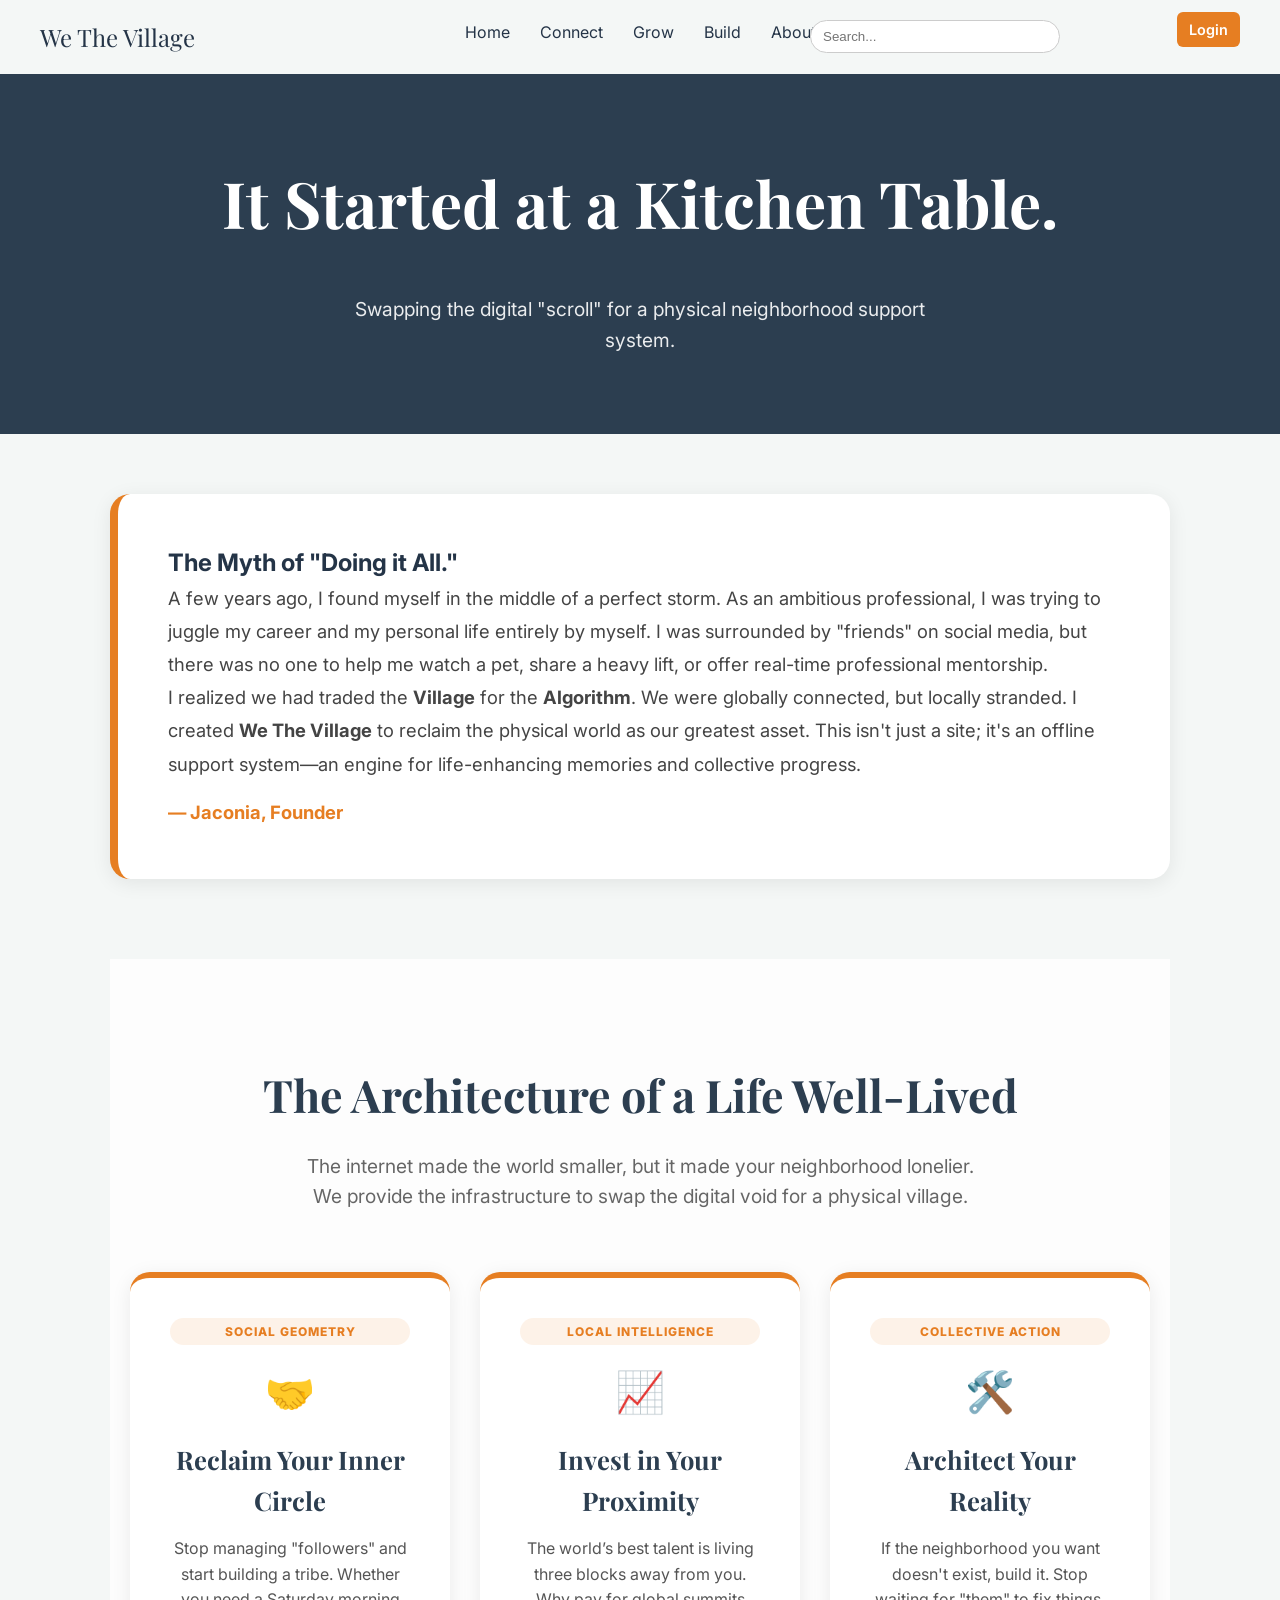
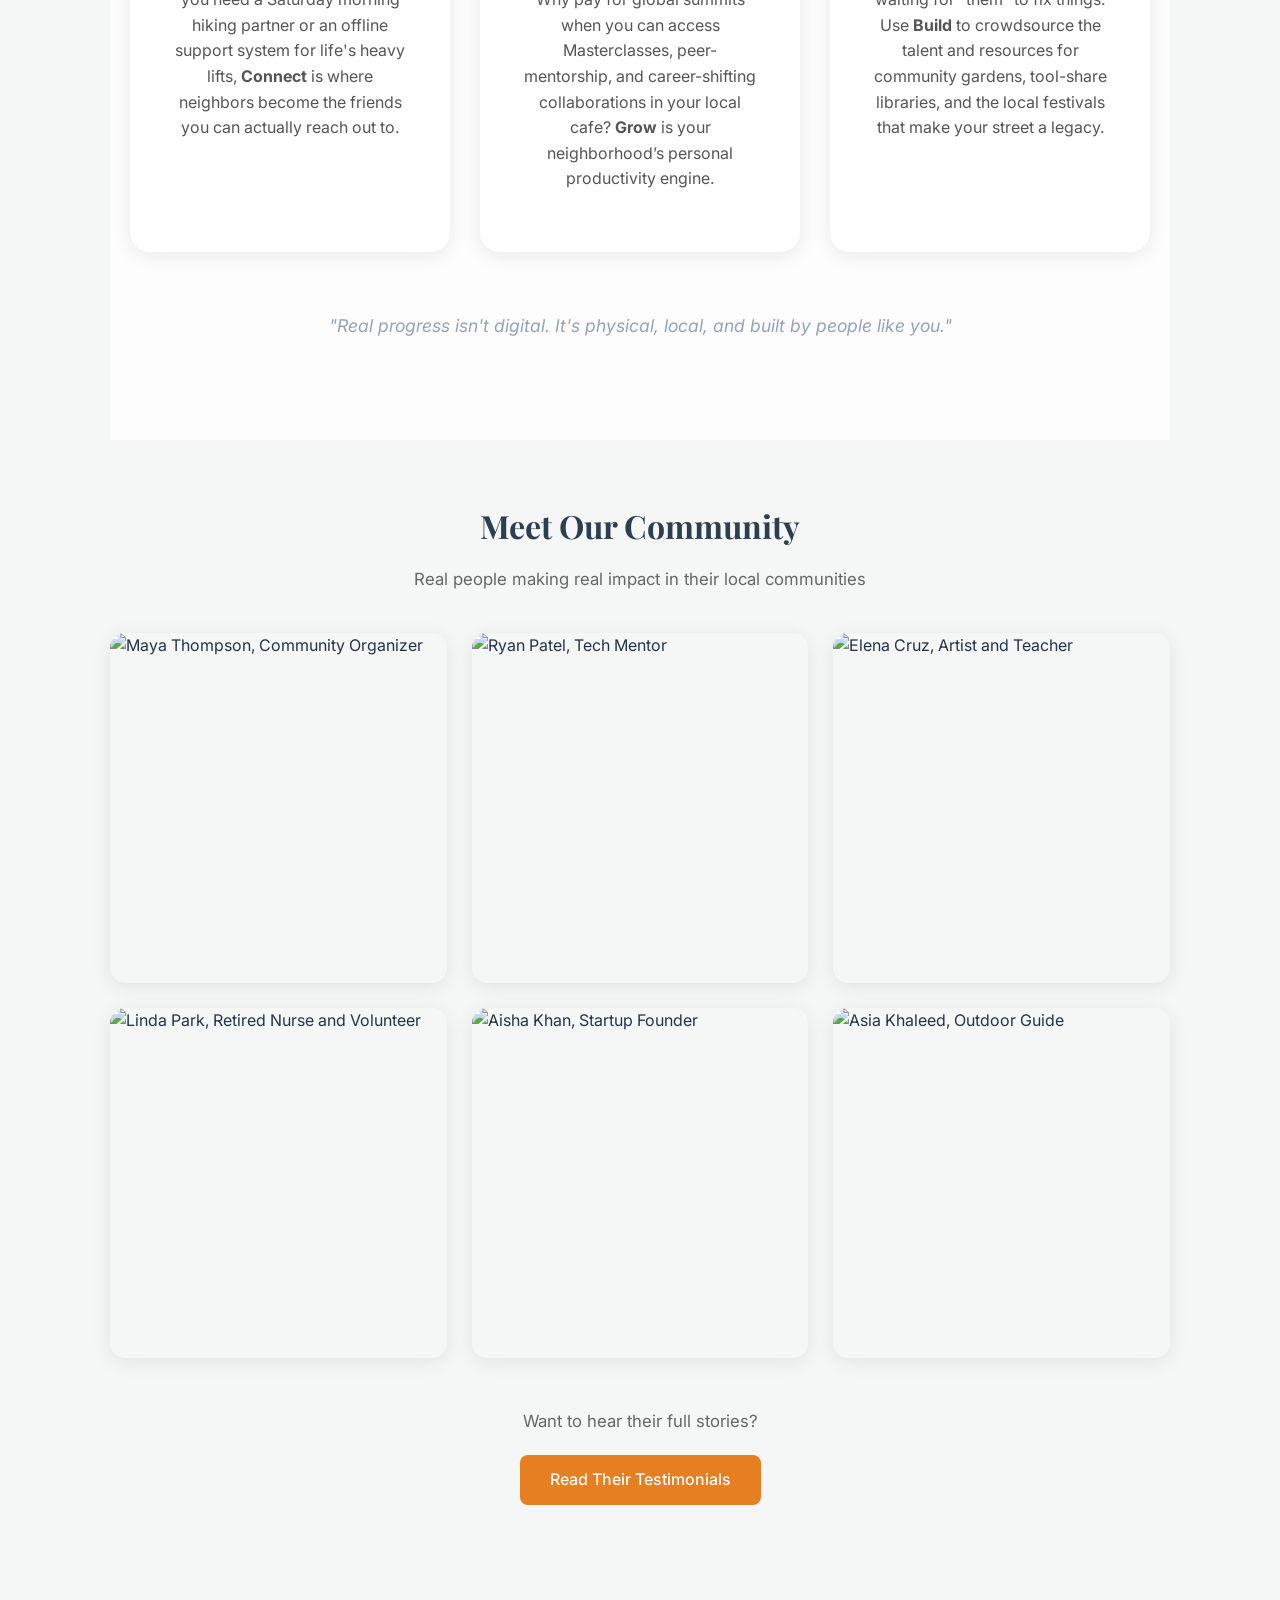
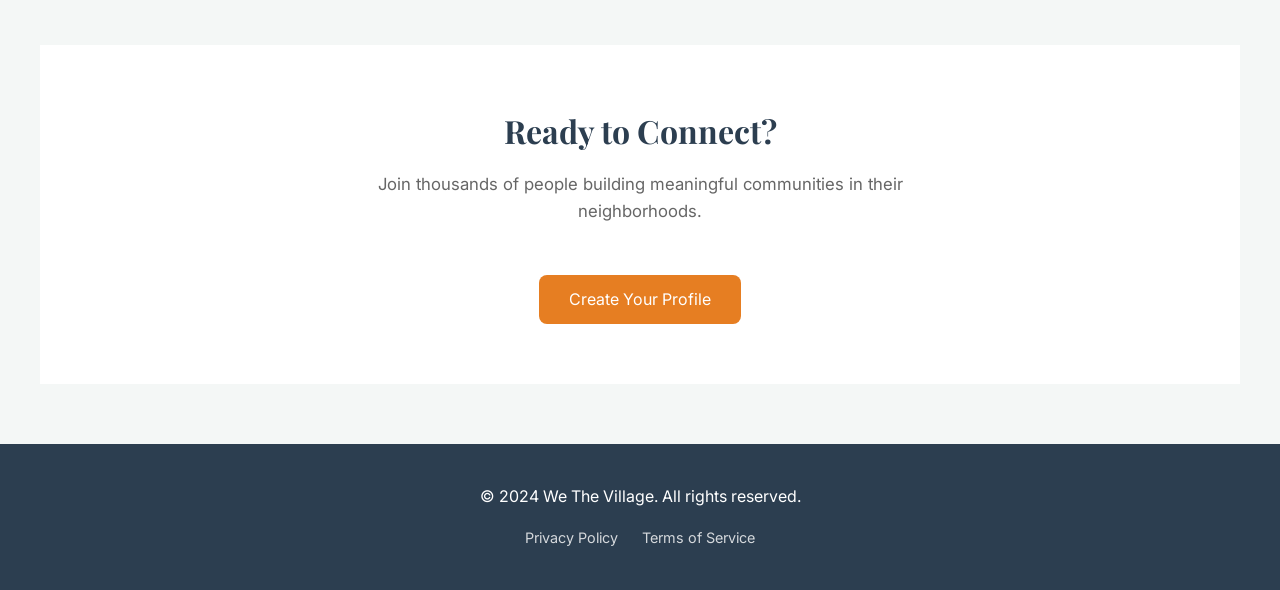
==== commit 9a05911e: "Fix HTML validation issues: remove buttons from anchor tags, fix heading hierarchy, add alt text, mo" ====
--- a/aboutus.html
+++ b/aboutus.html
@@ -5,6 +5,7 @@
     <meta charset="UTF-8" />
     <meta name="viewport" content="width=device-width, initial-scale=1.0" />
     <title>About | The Village</title>
+    <meta name="author" content="Jaconia, Founder">
 
     <link
         href="https://fonts.googleapis.com/css2?family=Playfair+Display:wght@500;700&family=Inter:wght@300;400;600&display=swap"
@@ -30,6 +31,7 @@
             <div class="nav-dropdown">
                 <a href="aboutus.html">About</a>
                 <div class="dropdown-content">
+                    <a href="services.html">Services</a>
                     <a href="testimonials.html">Testimonials</a>
                     <a href="contactus.html">Contact Us</a>
                 </div>
@@ -41,9 +43,7 @@
         </div>
 
         <div class="nav-right">
-            <a href="dashboard.html">
-                <button class="login-btn">Login</button>
-            </a>
+            <a href="dashboard.html" class="login-btn">Login</a>
         </div>
     </nav>
 
@@ -59,7 +59,7 @@
         <!-- THE NARRATIVE BOX -->
         <section class="about-section">
             <div class="info-box">
-                <h3>The Myth of "Doing it All."</h3>
+                <h2>The Myth of "Doing it All."</h2>
                 <p>
                     A few years ago, I found myself in the middle of a perfect storm. As an ambitious professional, I
                     was trying to juggle my career and my personal life entirely by myself. I was surrounded by
@@ -152,7 +152,7 @@
 
             <div class="gallery">
                 <div class="gallery-item">
-                    <img src="images/about/village_leaders/maya.jpeg" />
+                    <img src="images/about/village_leaders/maya.jpeg" alt="Maya Thompson, Community Organizer" />
                     <div class="overlay">Maya Thompson <br>
                         Atlanta, GA <br>
                         Community organizer who hosts monthly “Dinner & Dialogue” nights to bring strangers together
@@ -160,35 +160,35 @@
                 </div>
 
                 <div class="gallery-item">
-                    <img src="images/about/village_leaders/ryan.jpeg" />
+                    <img src="images/about/village_leaders/ryan.jpeg" alt="Ryan Patel, Tech Mentor" />
                     <div class="overlay">Ryan Patel <br>
                         Former engineer turned mentor, helping first-gen college students break into tech careers.
                     </div>
                 </div>
 
                 <div class="gallery-item">
-                    <img src="images/about/village_leaders/elena.jpeg" />
+                    <img src="images/about/village_leaders/elena.jpeg" alt="Elena Cruz, Artist and Teacher" />
                     <div class="overlay">Elena Cruz<br>
                         Santa Fe, NM<br>
                         Painter and art teacher who uses creativity as a tool for healing and self-expression.</div>
                 </div>
 
                 <div class="gallery-item">
-                    <img src="images/about/village_leaders/linda.jpeg" />
+                    <img src="images/about/village_leaders/linda.jpeg" alt="Linda Park, Retired Nurse and Volunteer" />
                     <div class="overlay">Linda Park<br>
                         Portland, OR <br>
                         Retired nurse who now volunteers full-time connecting seniors with local support networks.</div>
                 </div>
 
                 <div class="gallery-item">
-                    <img src="images/about/village_leaders/Aisha.jpeg" />
+                    <img src="images/about/village_leaders/Aisha.jpeg" alt="Aisha Khan, Startup Founder" />
                     <div class="overlay">Aisha Khan<br>
                         Chicago, IL<br>
                         Startup founder building platforms that amplify underrepresented voices in business.</div>
                 </div>
 
                 <div class="gallery-item">
-                    <img src="images/about/village_leaders/asia.jpeg" />
+                    <img src="images/about/village_leaders/asia.jpeg" alt="Asia Khaleed, Outdoor Guide" />
                     <div class="overlay">Asia Khaleed<br>
                         Denver, CO<br>
                         Outdoor guide who leads free weekend hikes focused on mental wellness and connection.
@@ -238,6 +238,7 @@
         if (hamburger) {
             hamburger.addEventListener('click', () => {
                 navLinks.classList.toggle('mobile-open');
+                hamburger.classList.toggle('active');
             });
         }
     </script>
--- a/wtvstyle.css
+++ b/wtvstyle.css
@@ -165,6 +165,18 @@
   transition: all 0.3s ease;
 }
 
+.hamburger-menu.active span:nth-child(1) {
+  transform: rotate(45deg) translate(8px, 8px);
+}
+
+.hamburger-menu.active span:nth-child(2) {
+  opacity: 0;
+}
+
+.hamburger-menu.active span:nth-child(3) {
+  transform: rotate(-45deg) translate(7px, -7px);
+}
+
 .hamburger-menu .notification-badge {
   position: absolute !important;
   top: -8px !important;
@@ -186,6 +198,10 @@
 }
 
 @media (max-width: 768px) {
+  .hero-emoji {
+    display: none !important;
+  }
+
   .hamburger-menu {
     display: flex !important;
   }
@@ -217,13 +233,20 @@
 /* Mobile Responsive Nav */
 @media (max-width: 900px) {
   .nav {
-    padding: 15px 20px;
+    padding: 12px 15px;
     justify-content: flex-start;
     gap: 0;
+    display: flex;
+    align-items: center;
+    position: relative;
   }
 
   .hamburger-menu {
-    display: flex;
+    display: flex !important;
+    position: relative;
+    left: 0;
+    margin-right: auto;
+    z-index: 1001;
   }
 
   .logo {
@@ -232,7 +255,7 @@
     margin: 0 auto;
     flex: 1;
     text-align: center;
-    font-size: 1.2rem;
+    font-size: 1.1rem;
   }
 
   .nav-links {
@@ -248,10 +271,30 @@
     z-index: 999;
   }
 
+  .nav-links.mobile-open {
+    display: flex !important;
+  }
+
   .nav-links a {
     padding: 15px 20px;
     border-bottom: 1px solid #f0f0f0;
     display: block;
+  }
+
+  .nav-links .nav-dropdown {
+    display: block;
+    border: none;
+  }
+
+  .nav-links .dropdown-content {
+    position: static;
+    display: none;
+    background: #f9f9f9;
+    box-shadow: none;
+  }
+
+  .nav-links .dropdown-content a {
+    padding-left: 40px;
   }
 
   .nav-search {
@@ -259,13 +302,13 @@
     top: 100%;
     left: 0;
     width: 100%;
-    display: none;
+    display: none !important;
     padding: 10px 20px;
     box-sizing: border-box;
   }
 
   .nav-search.active {
-    display: block !important;
+    display: none !important;
   }
 
   .nav-search input {
@@ -277,22 +320,28 @@
   }
 
   .search-icon {
-    display: flex;
+    display: none !important;
     align-items: center;
     justify-content: center;
     position: absolute;
-    right: 110px;
+    right: 20px;
+    top: 50%;
+    transform: translateY(-50%);
+    z-index: 1001;
   }
 
   .nav-right {
     position: absolute;
-    right: 20px;
+    right: 15px;
+    top: 50%;
+    transform: translateY(-50%);
     gap: 0;
+    z-index: 1000;
   }
 
   .login-btn {
-    padding: 10px 15px;
-    font-size: 0.9rem;
+    padding: 8px 12px;
+    font-size: 0.85rem;
   }
 }
 
@@ -1824,30 +1873,36 @@
 /*-----------------GROW PAGE ----------------*/
 
 .grow-hero {
-  position: relative;
+  height: 40vh;
+  background: linear-gradient(135deg, var(--primary) 0%, var(--secondary) 100%);
+  display: flex;
+  align-items: center;
+  justify-content: center;
+  flex-direction: column;
   text-align: center;
-  padding: 100px 20px;
-  background: linear-gradient(135deg, var(--primary) 0%, var(--secondary) 100%);
+  padding: 60px 20px;
+  gap: 15px;
+}
+
+.grow-hero h1 {
+  font-size: 2rem;
   color: white;
-  height: 40vh;
-  display: flex;
-  flex-direction: column;
-  justify-content: center;
-  align-items: center;
-  padding-top: 130px;
-}
-
-.grow-hero h1 {
   font-family: var(--font-heading);
-  font-size: 3rem;
-  margin-bottom: 15px;
+  font-weight: 700;
+  margin: 0;
+  width: 100%;
+  line-height: 1.2;
 }
 
 .grow-hero p {
-  font-size: 1.2rem;
-  max-width: 700px;
-  margin-bottom: 30px;
+  font-size: 1rem;
+  color: rgba(255, 255, 255, 0.9);
+  margin: 0;
+  max-width: 600px;
+  width: 100%;
   line-height: 1.6;
+  padding: 0 15px;
+  box-sizing: border-box;
 }
 
 .grow-container {
@@ -1977,11 +2032,17 @@
 
 @media (max-width: 768px) {
   .grow-hero h1 {
-    font-size: 2rem;
+    font-size: 1.4rem;
   }
 
   .grow-hero p {
     font-size: 1rem;
+    max-width: 100% !important;
+  }
+
+  .grow-hero .cta-button {
+    padding: 10px 20px;
+    font-size: 0.95rem;
   }
 
   .opportunities-grid {
@@ -2000,36 +2061,95 @@
 /*-----------------BUILD PAGE ----------------*/
 
 .build-hero {
-  position: relative;
+  height: 40vh;
+  background: linear-gradient(135deg, var(--primary) 0%, var(--secondary) 100%);
+  display: flex;
+  align-items: center;
+  justify-content: center;
+  flex-direction: column;
   text-align: center;
-  padding: 100px 20px;
-  background: linear-gradient(135deg, var(--primary) 0%, var(--secondary) 100%);
+  padding: 60px 20px;
+  gap: 15px;
+}
+
+.build-hero h1 {
+  font-size: 2rem;
   color: white;
-  height: 40vh;
-  display: flex;
-  flex-direction: column;
-  justify-content: center;
-  align-items: center;
-  padding-top: 130px;
-}
-
-.build-hero h1 {
   font-family: var(--font-heading);
-  font-size: 3rem;
-  margin-bottom: 15px;
+  font-weight: 700;
+  margin: 0;
+  width: 100%;
+  line-height: 1.2;
 }
 
 .build-hero p {
-  font-size: 1.2rem;
-  max-width: 700px;
-  margin-bottom: 30px;
+  font-size: 1rem;
+  color: rgba(255, 255, 255, 0.9);
+  margin: 0;
+  max-width: 600px;
+  width: 100%;
   line-height: 1.6;
+  padding: 0 15px;
+  box-sizing: border-box;
 }
 
 .build-container {
   max-width: 1200px;
   margin: 0 auto;
   padding: 40px 20px;
+}
+
+.services-hero {
+  height: 40vh;
+  background: linear-gradient(135deg, var(--primary) 0%, var(--secondary) 100%);
+  display: flex;
+  align-items: center;
+  justify-content: center;
+  flex-direction: column;
+  text-align: center;
+  padding: 60px 20px;
+  gap: 15px;
+}
+
+.services-hero h1 {
+  font-size: 2rem;
+  color: white;
+  font-family: var(--font-heading);
+  font-weight: 700;
+  margin: 0;
+  width: 100%;
+  line-height: 1.2;
+}
+
+.services-hero p {
+  font-size: 1rem;
+  color: rgba(255, 255, 255, 0.9);
+  margin: 0;
+  max-width: 600px;
+  width: 100%;
+  line-height: 1.6;
+  padding: 0 15px;
+  box-sizing: border-box;
+}
+
+/* Unified Hero Button Styling */
+.hero-button {
+  background: var(--accent);
+  color: white;
+  border: none;
+  display: inline-block;
+  text-decoration: none;
+  padding: 10px 28px;
+  border-radius: 12px;
+  transition: background 0.3s ease;
+  cursor: pointer;
+  font-size: 0.95rem;
+  font-family: inherit;
+}
+
+.hero-button:hover {
+  background: #e67e22;
+  opacity: 0.9;
 }
 
 .build-section {
@@ -2338,11 +2458,31 @@
 
 @media (max-width: 768px) {
   .build-hero h1 {
-    font-size: 2rem;
+    font-size: 1.4rem;
   }
 
   .build-hero p {
     font-size: 1rem;
+    max-width: 100% !important;
+  }
+
+  .build-hero button {
+    padding: 10px 20px;
+    font-size: 0.95rem;
+  }
+
+  .services-hero h1 {
+    font-size: 1.4rem;
+  }
+
+  .services-hero p {
+    font-size: 1rem;
+    max-width: 100% !important;
+  }
+
+  .hero-button {
+    padding: 10px 24px;
+    font-size: 0.95rem;
   }
 
   .event-creation-form,
@@ -2363,30 +2503,36 @@
 /*-----------------CONNECT PAGE ----------------*/
 
 .connect-hero {
-  position: relative;
+  height: 40vh;
+  background: linear-gradient(135deg, var(--primary) 0%, var(--secondary) 100%);
+  display: flex;
+  align-items: center;
+  justify-content: center;
+  flex-direction: column;
   text-align: center;
-  padding: 100px 20px;
-  background: linear-gradient(135deg, var(--primary) 0%, var(--secondary) 100%);
+  padding: 60px 20px;
+  gap: 15px;
+}
+
+.connect-hero h1 {
+  font-size: 2rem;
   color: white;
-  height: 40vh;
-  display: flex;
-  flex-direction: column;
-  justify-content: center;
-  align-items: center;
-  padding-top: 130px;
-}
-
-.connect-hero h1 {
   font-family: var(--font-heading);
-  font-size: 3rem;
-  margin-bottom: 15px;
+  font-weight: 700;
+  margin: 0;
+  width: 100%;
+  line-height: 1.2;
 }
 
 .connect-hero p {
-  font-size: 1.2rem;
-  max-width: 700px;
-  margin-bottom: 30px;
+  font-size: 1rem;
+  color: rgba(255, 255, 255, 0.9);
+  margin: 0;
+  max-width: 600px;
+  width: 100%;
   line-height: 1.6;
+  padding: 0 15px;
+  box-sizing: border-box;
 }
 
 .connect-container {
@@ -3892,6 +4038,485 @@
   color: #333;
   border-bottom: 2px solid #e67e22;
   padding-bottom: 10px;
+}
+
+/* ==================== SERVICES PAGE ==================== */
+
+.services-container {
+  max-width: 900px;
+  margin: 60px auto;
+  padding: 0 20px;
+}
+
+.services-intro {
+  text-align: center;
+  margin-bottom: 50px;
+}
+
+.services-intro h2 {
+  font-family: var(--font-heading);
+  font-size: 2.5rem;
+  color: var(--primary);
+  margin: 0 0 20px 0;
+}
+
+.services-intro p {
+  font-size: 1.1rem;
+  color: #666;
+  line-height: 1.8;
+  margin: 0;
+}
+
+.services-list {
+  list-style: none;
+  padding: 0;
+  margin: 0;
+}
+
+.service-icon {
+  font-size: 1.4rem;
+}
+
+.hours-list {
+  list-style: none;
+  padding: 0;
+  margin: 0;
+}
+
+.hours-list li {
+  display: flex;
+  gap: 15px;
+  margin-bottom: 15px;
+  padding: 15px;
+  background: #f9f9f9;
+  border-radius: 8px;
+  align-items: flex-start;
+}
+
+.hours-label {
+  font-weight: 600;
+  color: var(--primary);
+  min-width: 150px;
+  flex-shrink: 0;
+}
+
+.hours-time {
+  color: #666;
+  font-size: 0.95rem;
+}
+
+.services-cta {
+  text-align: center;
+  background: linear-gradient(135deg, var(--secondary) 0%, var(--accent) 100%);
+  color: white;
+  padding: 50px 30px;
+  border-radius: 12px;
+  margin-top: 60px;
+}
+
+.services-cta h3 {
+  font-family: var(--font-heading);
+  font-size: 2rem;
+  margin: 0 0 15px 0;
+}
+
+.services-cta p {
+  font-size: 1.1rem;
+  line-height: 1.6;
+  margin: 0 0 30px 0;
+}
+
+.services-cta a {
+  display: inline-block;
+  background: white;
+  color: var(--accent);
+  padding: 12px 30px;
+  border-radius: 25px;
+  text-decoration: none;
+  font-weight: 600;
+  transition: transform 0.3s ease, box-shadow 0.3s ease;
+}
+
+.services-cta a:hover {
+  transform: translateY(-2px);
+  box-shadow: 0 4px 12px rgba(0, 0, 0, 0.15);
+}
+
+/* ==================== SERVICES PAGE COLLAPSIBLE ==================== */
+
+.service-category-header {
+  display: flex;
+  align-items: center;
+  justify-content: space-between;
+  cursor: pointer;
+  border: none;
+  background: none;
+  padding: 0;
+  width: 100%;
+  text-align: left;
+  transition: all 0.3s ease;
+  font-family: inherit;
+  font-size: inherit;
+}
+
+.service-category-header:hover {
+  color: var(--accent);
+}
+
+.service-category-header h3 {
+  margin: 0;
+  padding: 0;
+  font-family: var(--font-heading);
+  font-size: 1.6rem;
+  color: var(--primary);
+  display: flex;
+  align-items: center;
+  gap: 12px;
+  flex: 1;
+}
+
+.collapse-toggle {
+  width: 24px;
+  height: 24px;
+  display: flex;
+  align-items: center;
+  justify-content: center;
+  font-size: 1.2rem;
+  color: var(--accent);
+  transition: transform 0.3s ease;
+  flex-shrink: 0;
+  margin-left: 15px;
+}
+
+.service-category.collapsed .collapse-toggle {
+  transform: rotate(0deg);
+}
+
+.service-category:not(.collapsed) .collapse-toggle {
+  transform: rotate(180deg);
+}
+
+.service-content {
+  overflow: hidden;
+  max-height: 1000px;
+  transition: all 0.3s ease;
+  opacity: 1;
+  margin-top: 20px;
+}
+
+.service-category.collapsed .service-content {
+  max-height: 0;
+  opacity: 0;
+  overflow: hidden;
+  margin-top: 0;
+}
+
+.service-description {
+  color: #666;
+  font-size: 1rem;
+  margin: 0 0 20px 0;
+  line-height: 1.6;
+}
+
+.service-category {
+  background: white;
+  border-radius: 12px;
+  padding: 35px;
+  margin-bottom: 30px;
+  box-shadow: var(--shadow);
+  border-left: 6px solid var(--accent);
+  transition: transform 0.3s ease, box-shadow 0.3s ease;
+}
+
+.service-category:hover {
+  transform: translateY(-4px);
+  box-shadow: 0 8px 30px rgba(0, 0, 0, 0.12);
+}
+
+@media (max-width: 768px) {
+  .services-container {
+    margin: 40px auto;
+  }
+
+  .services-intro h2 {
+    font-size: 1.8rem;
+  }
+
+  .services-intro p {
+    font-size: 1rem;
+  }
+
+  .service-category-header {
+    padding: 0;
+  }
+
+  .service-category-header h3 {
+    font-size: 1.3rem;
+  }
+
+  .collapse-toggle {
+    width: 20px;
+    height: 20px;
+    font-size: 1rem;
+  }
+
+  .service-category {
+    padding: 25px;
+    margin-bottom: 20px;
+  }
+
+  .service-description {
+    font-size: 0.95rem;
+  }
+
+  .hours-list li {
+    flex-direction: column;
+    gap: 8px;
+    padding: 12px;
+  }
+
+  .hours-label {
+    min-width: auto;
+  }
+
+  .services-cta {
+    padding: 35px 20px;
+  }
+
+  .services-cta h3 {
+    font-size: 1.5rem;
+  }
+
+  .services-cta p {
+    font-size: 1rem;
+  }
+}
+
+/* ==================== EVENT CREATION MODAL ==================== */
+
+.event-modal {
+  display: none;
+  position: fixed;
+  z-index: 1000;
+  left: 0;
+  top: 0;
+  width: 100%;
+  height: 100%;
+  background-color: rgba(0, 0, 0, 0.5);
+  overflow-y: auto;
+  animation: fadeIn 0.3s ease-in;
+}
+
+.event-modal.show {
+  display: flex;
+  align-items: center;
+  justify-content: center;
+}
+
+@keyframes fadeIn {
+  from {
+    opacity: 0;
+  }
+  to {
+    opacity: 1;
+  }
+}
+
+.modal-content {
+  background-color: white;
+  padding: 40px;
+  border-radius: 12px;
+  width: 90%;
+  max-width: 900px;
+  max-height: 90vh;
+  overflow-y: auto;
+  box-shadow: 0 10px 40px rgba(0, 0, 0, 0.2);
+  animation: slideUp 0.3s ease-in;
+}
+
+@keyframes slideUp {
+  from {
+    transform: translateY(50px);
+    opacity: 0;
+  }
+  to {
+    transform: translateY(0);
+    opacity: 1;
+  }
+}
+
+.modal-close {
+  float: right;
+  font-size: 28px;
+  font-weight: bold;
+  color: #aaa;
+  cursor: pointer;
+  border: none;
+  background: none;
+  padding: 0;
+  margin: -10px -10px 0 0;
+}
+
+.modal-close:hover,
+.modal-close:focus {
+  color: var(--primary);
+}
+
+.form-section {
+  margin-bottom: 30px;
+  padding-bottom: 20px;
+  border-bottom: 1px solid #eee;
+}
+
+.form-section:last-child {
+  border-bottom: none;
+}
+
+.form-section h3 {
+  font-family: var(--font-heading);
+  font-size: 1.2rem;
+  color: var(--primary);
+  margin-top: 0;
+  margin-bottom: 20px;
+}
+
+.form-group {
+  margin-bottom: 20px;
+}
+
+.form-group label {
+  display: block;
+  font-weight: 600;
+  margin-bottom: 8px;
+  color: var(--primary);
+  font-size: 0.95rem;
+}
+
+.form-group input,
+.form-group select,
+.form-group textarea {
+  width: 100%;
+  padding: 12px;
+  border: 1px solid #ddd;
+  border-radius: 8px;
+  font-family: var(--font-body);
+  font-size: 0.95rem;
+  color: var(--text);
+}
+
+.form-group input:focus,
+.form-group select:focus,
+.form-group textarea:focus {
+  outline: none;
+  border-color: var(--accent);
+  box-shadow: 0 0 0 3px rgba(230, 126, 34, 0.1);
+}
+
+.form-group textarea {
+  resize: vertical;
+  min-height: 100px;
+}
+
+.form-row {
+  display: grid;
+  grid-template-columns: repeat(auto-fit, minmax(250px, 1fr));
+  gap: 20px;
+}
+
+.promotion-checklist {
+  display: grid;
+  grid-template-columns: 1fr;
+  gap: 12px;
+}
+
+.checklist-item {
+  display: flex;
+  align-items: center;
+  padding: 12px;
+  background: #f9f9f9;
+  border-radius: 8px;
+  cursor: pointer;
+  transition: background 0.2s;
+}
+
+.checklist-item:hover {
+  background: #f0f0f0;
+}
+
+.checklist-item input {
+  width: auto;
+  margin-right: 12px;
+  cursor: pointer;
+}
+
+.checklist-label {
+  font-size: 0.95rem;
+  color: var(--text);
+}
+
+.form-actions {
+  display: flex;
+  gap: 15px;
+  justify-content: flex-end;
+  margin-top: 30px;
+  padding-top: 20px;
+  border-top: 1px solid #eee;
+}
+
+.btn-primary,
+.btn-secondary {
+  padding: 12px 30px;
+  border: none;
+  border-radius: 8px;
+  font-weight: 600;
+  cursor: pointer;
+  font-size: 0.95rem;
+  transition: all 0.3s ease;
+}
+
+.btn-primary {
+  background: var(--primary);
+  color: white;
+}
+
+.btn-primary:hover {
+  background: var(--secondary);
+  transform: translateY(-2px);
+  box-shadow: var(--shadow);
+}
+
+.btn-secondary {
+  background: #e0e0e0;
+  color: var(--primary);
+}
+
+.btn-secondary:hover {
+  background: #d0d0d0;
+}
+
+@media (max-width: 768px) {
+  .modal-content {
+    width: 95%;
+    padding: 25px;
+    max-height: 95vh;
+  }
+
+  .form-row {
+    grid-template-columns: 1fr;
+  }
+
+  .form-actions {
+    flex-direction: column-reverse;
+  }
+
+  .btn-primary,
+  .btn-secondary {
+    width: 100%;
+  }
+
+  .form-section h3 {
+    font-size: 1.05rem;
+  }
 }
 
 .blog-category-item {
@@ -5009,36 +5634,39 @@
   justify-content: center;
   flex-direction: column;
   text-align: center;
-  padding: 100px 20px;
-  gap: 20px;
-  padding-top: 130px;
+  padding: 60px 20px;
+  gap: 15px;
 }
 
 .contact-hero h1 {
-  font-size: 2.5rem;
+  font-size: 2rem;
   color: white;
   font-family: var(--font-heading);
   font-weight: 700;
   margin: 0;
+  width: 100%;
+  line-height: 1.2;
 }
 
 .contact-hero p {
-  font-size: 1.2rem;
+  font-size: 1rem;
   color: rgba(255, 255, 255, 0.9);
   margin: 0;
   max-width: 600px;
+  width: 100%;
+  line-height: 1.6;
 }
 
 .contact-hero .cta-button {
   display: inline-block;
   background: var(--accent);
   color: white;
-  padding: 12px 30px;
+  padding: 10px 28px;
   border-radius: 8px;
   text-decoration: none;
   font-weight: 600;
   transition: opacity 0.2s;
-  margin-top: 20px;
+  font-size: 0.95rem;
 }
 
 .contact-hero .cta-button:hover {
@@ -5187,11 +5815,17 @@
   }
 
   .contact-hero h1 {
-    font-size: 2rem;
+    font-size: 1.4rem;
   }
 
   .contact-hero p {
     font-size: 1rem;
+    max-width: 100% !important;
+  }
+
+  .contact-hero .cta-button {
+    padding: 10px 20px;
+    font-size: 0.95rem;
   }
 }
 
